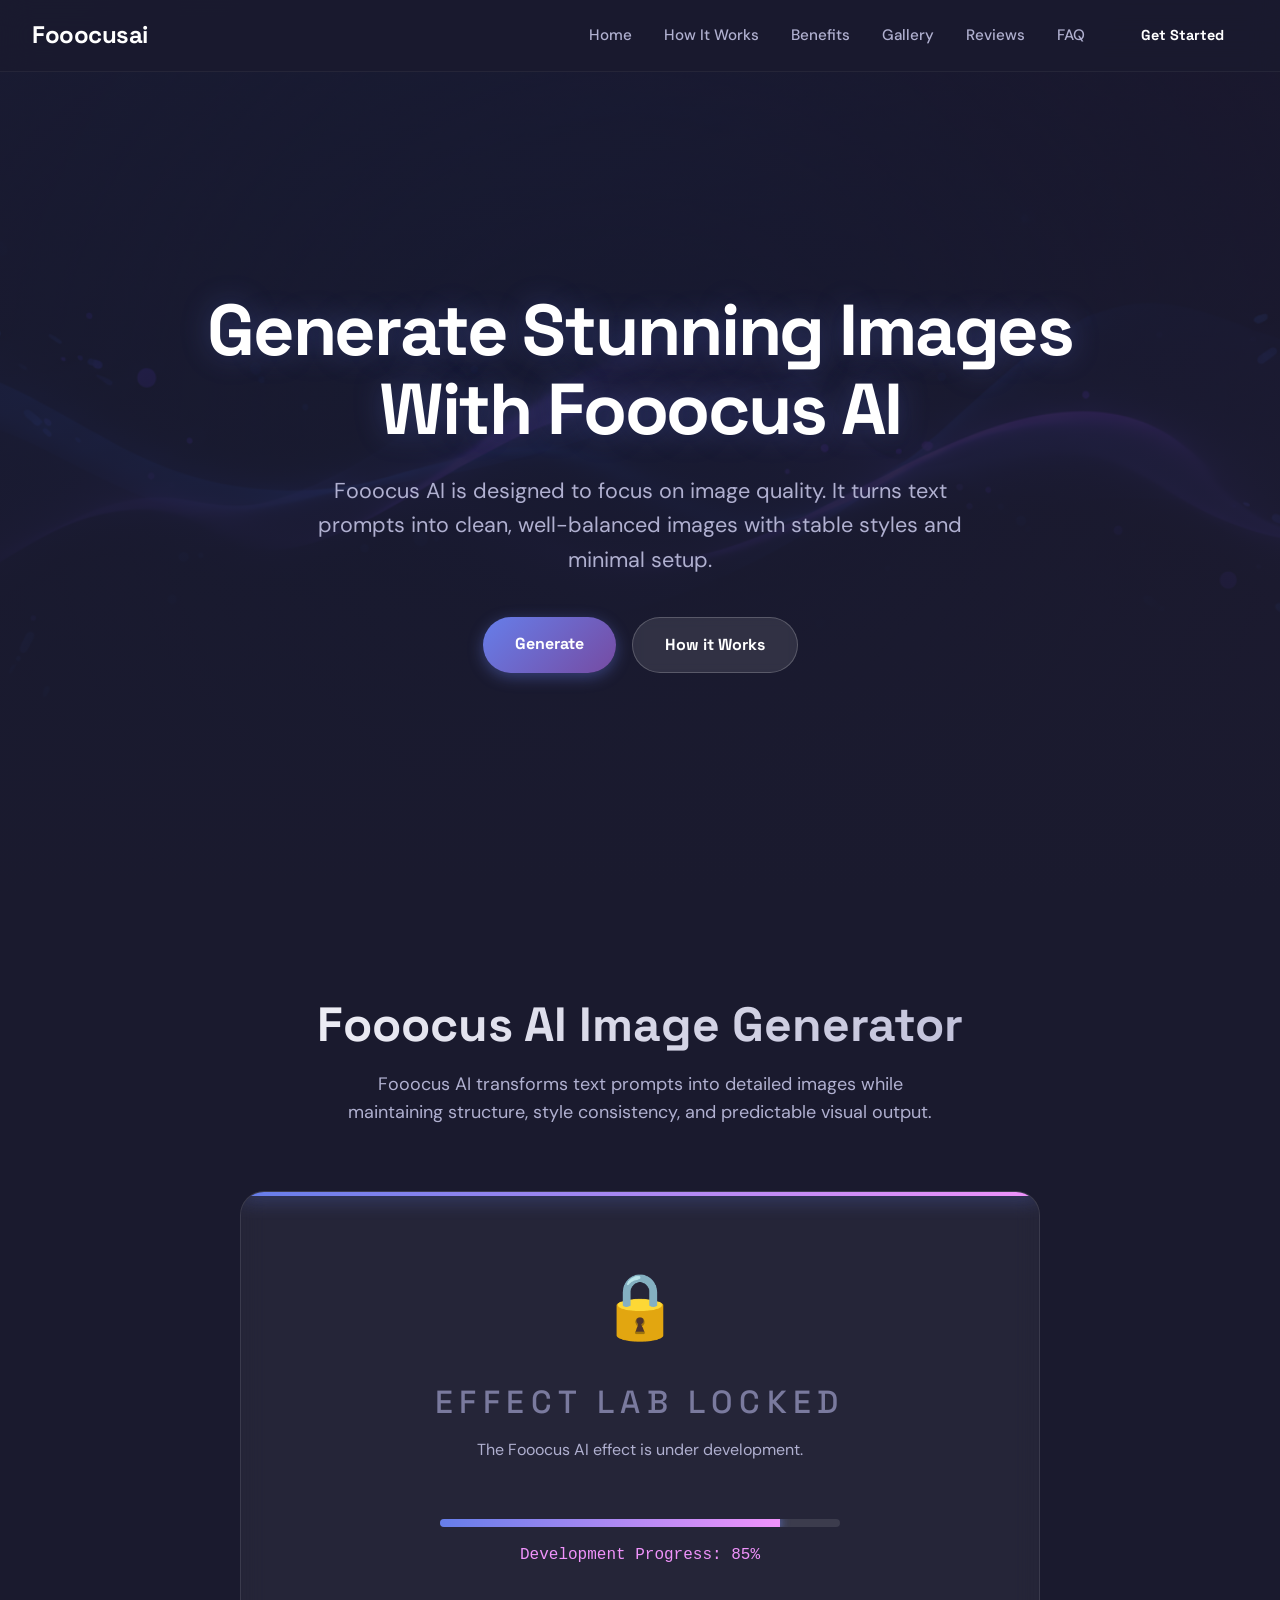
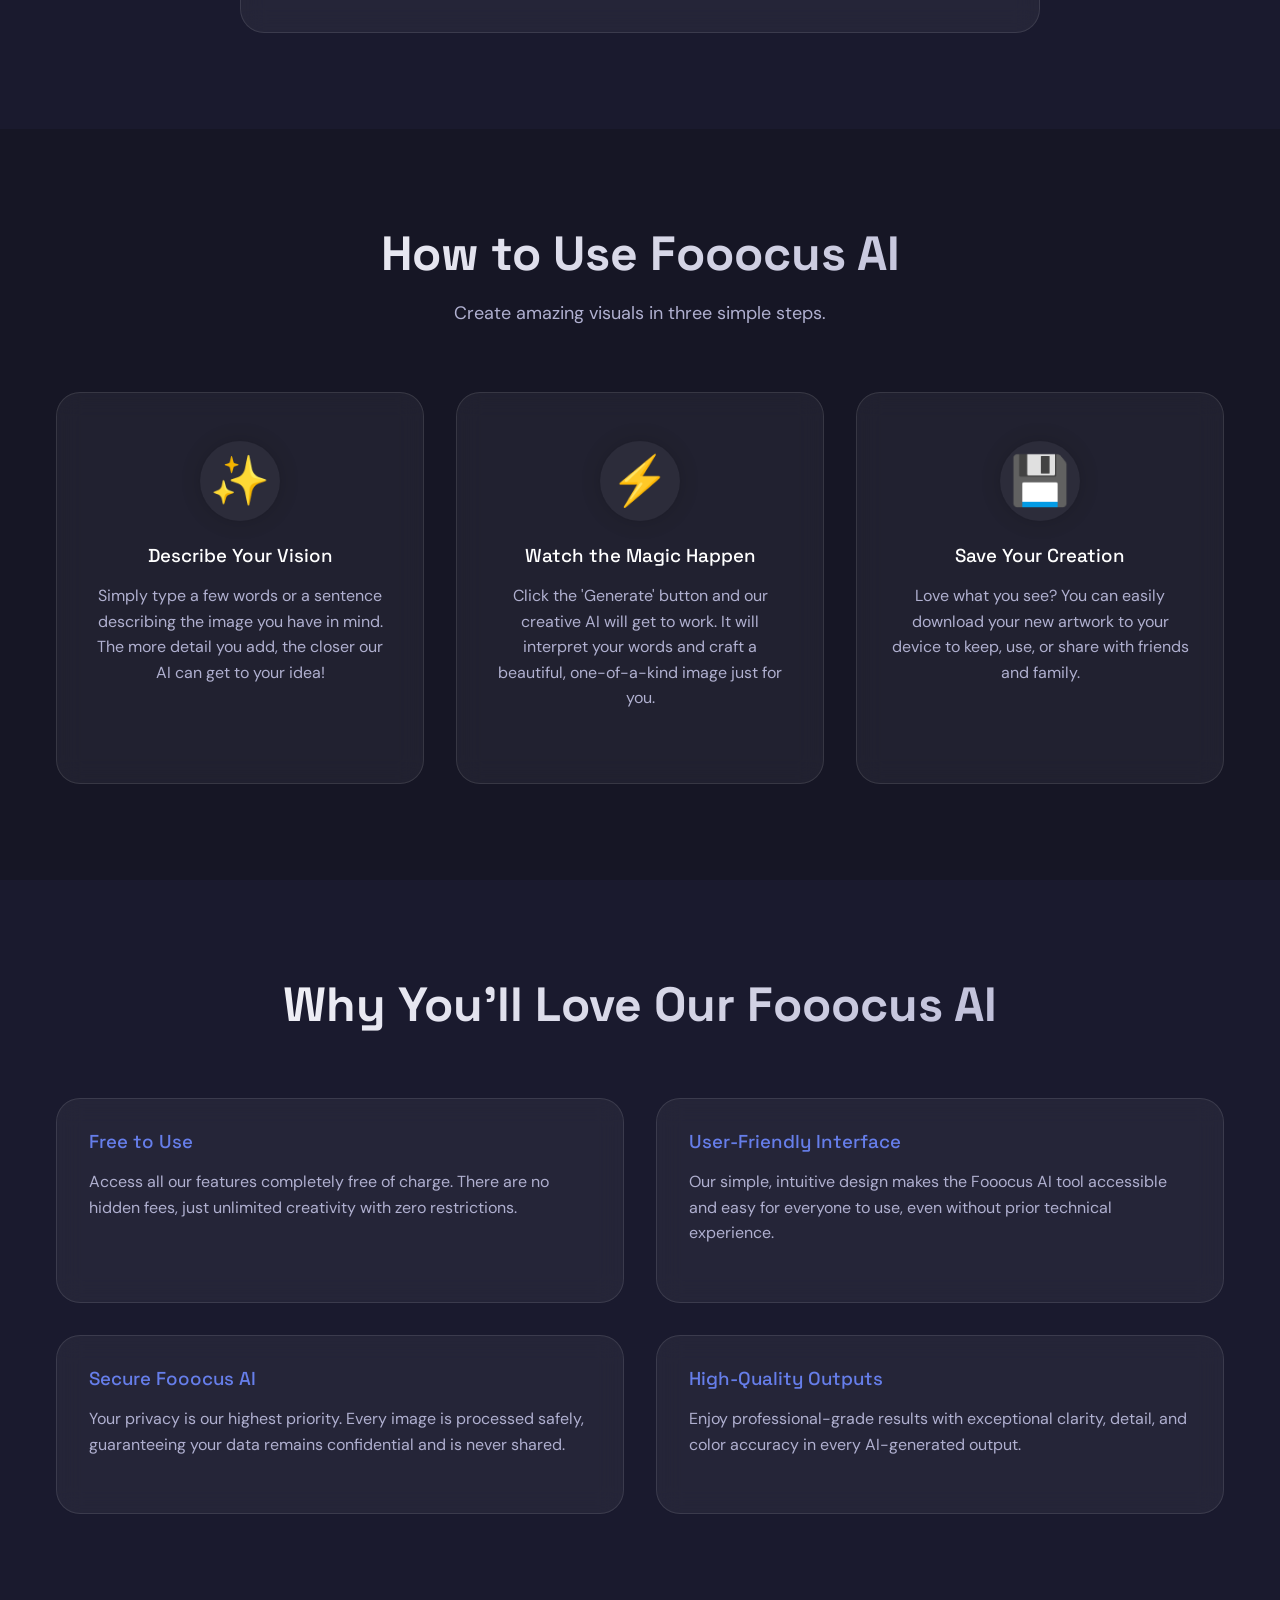
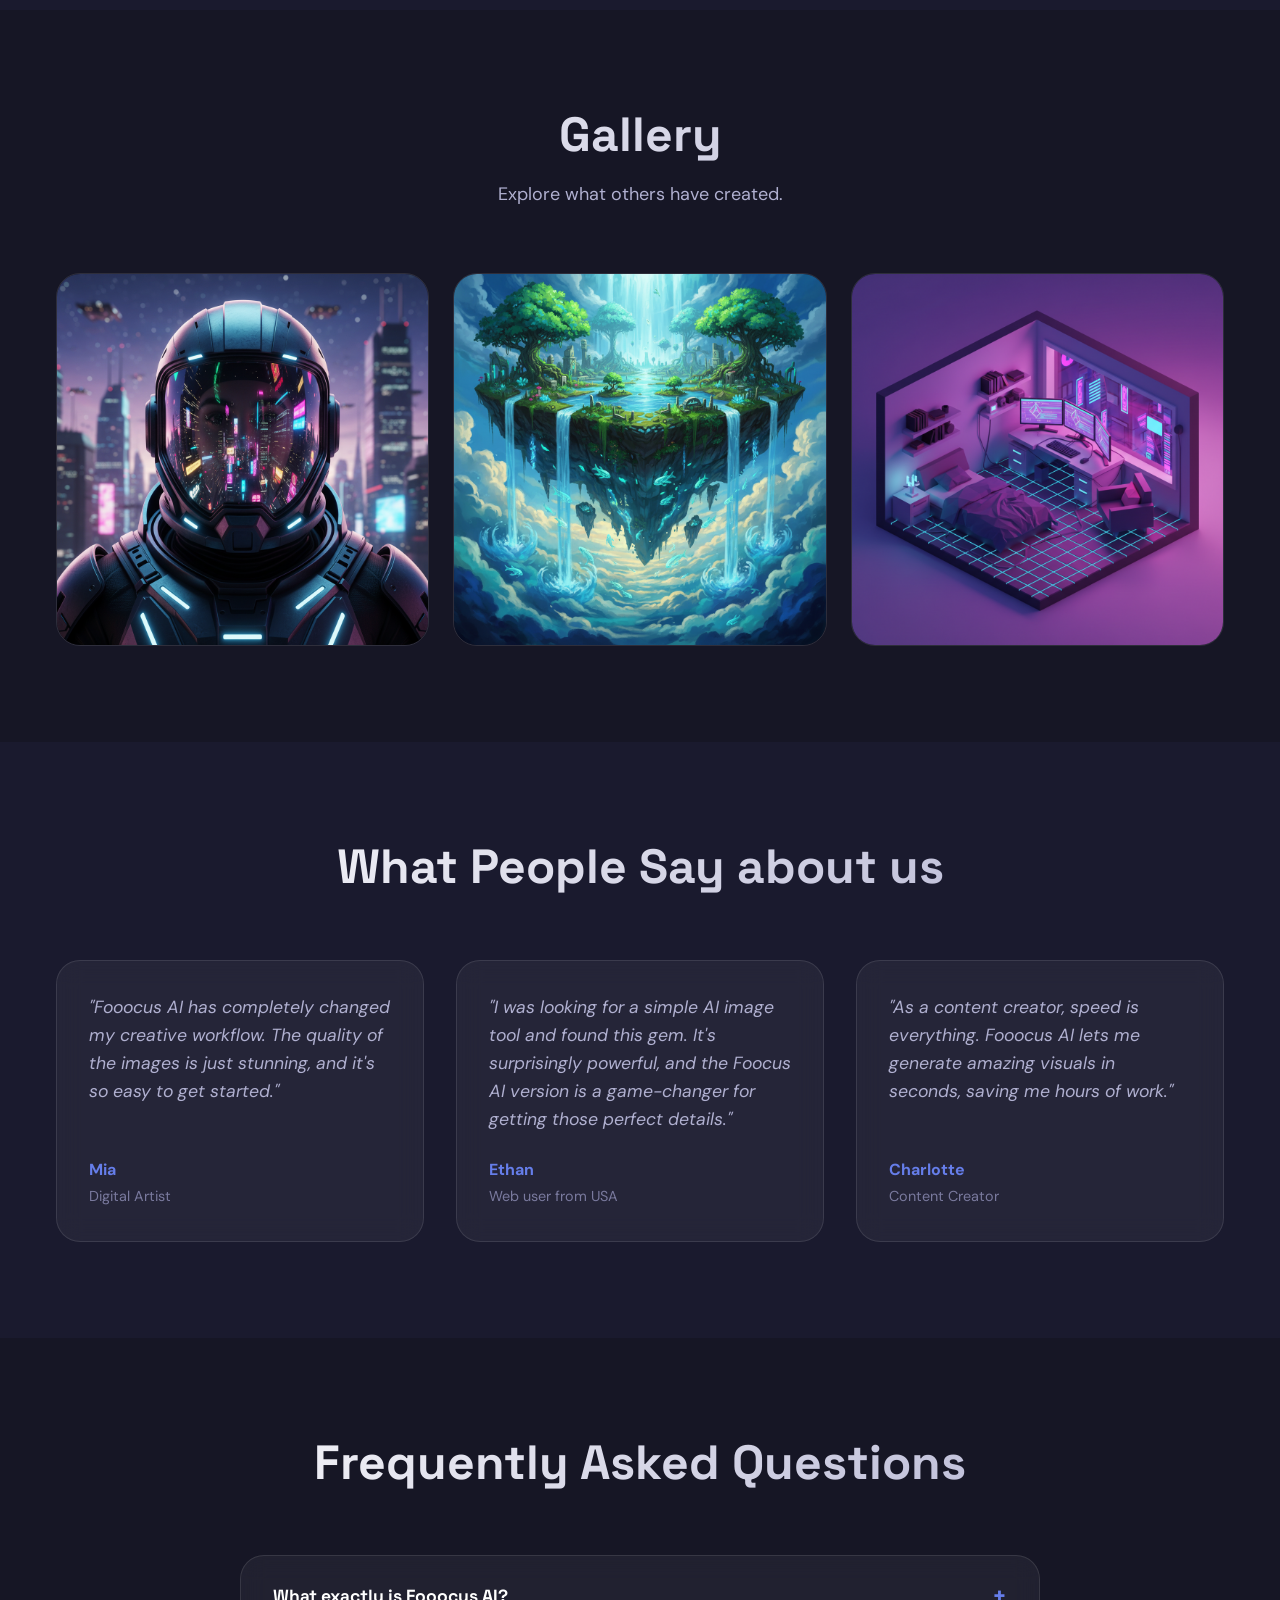
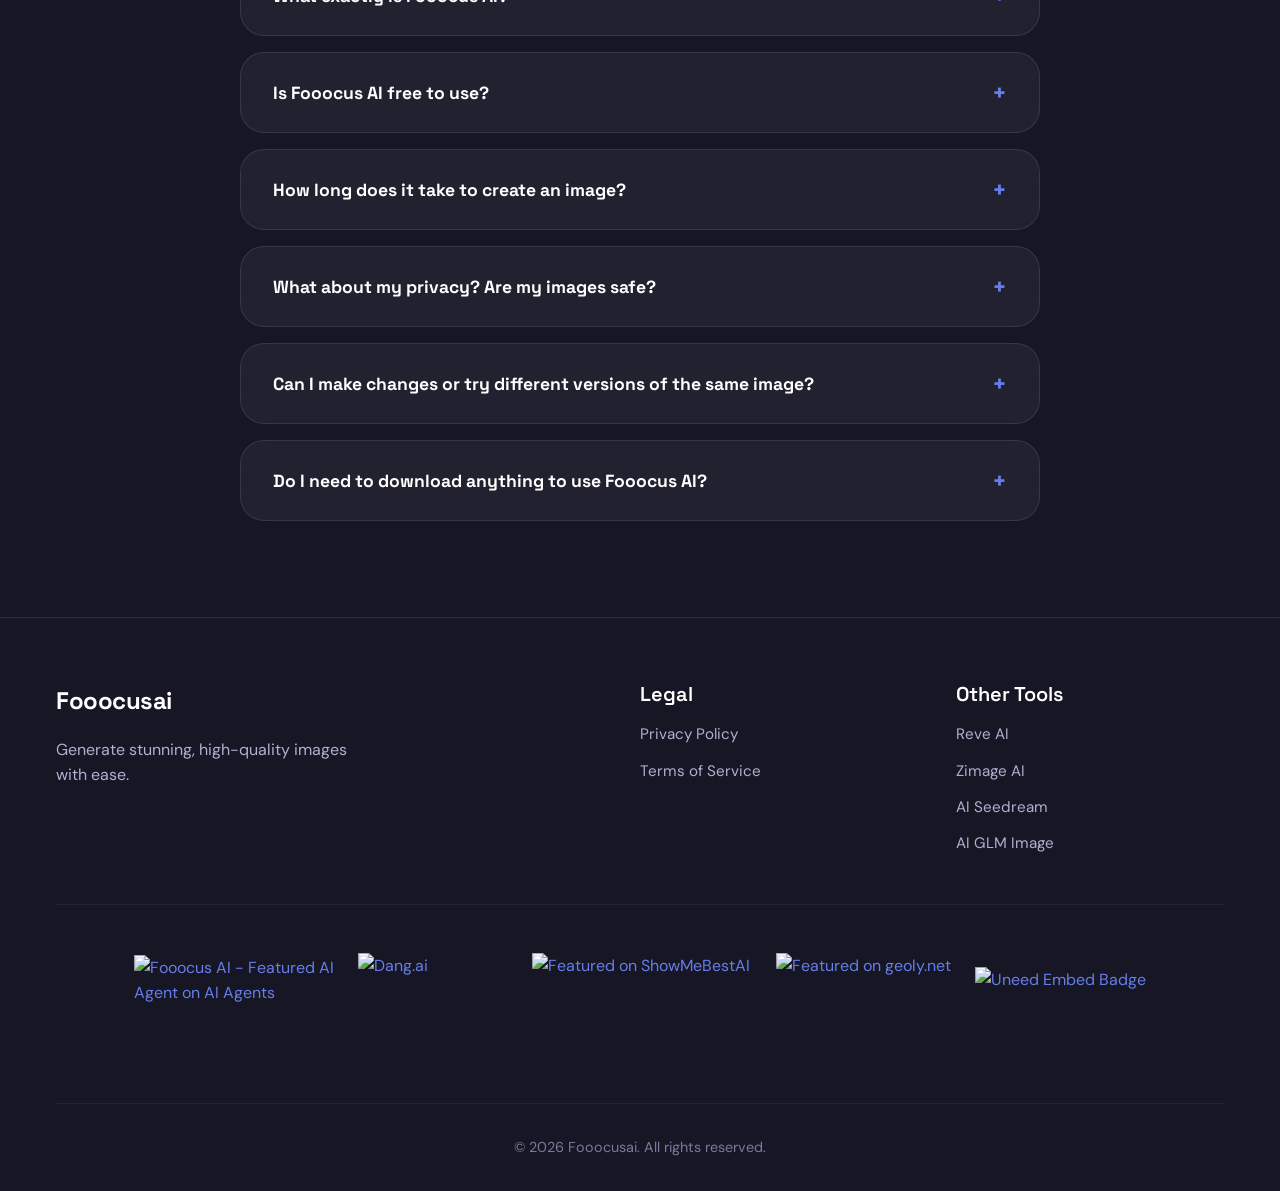
==== index.html @ 73f70069 "Merge branch 'main' of https://github.com/dix105/fooocusai-3" ====
<!DOCTYPE html>
<html lang="en">

<head>
    <meta charset="UTF-8">
    <meta name="viewport" content="width=device-width, initial-scale=1.0">
    <title>Fooocus AI : Free AI Text to Image Generator</title>
    <meta name="description"
        content="Generate images from text using Fooocus AI with easy setup, balanced styles, and predictable output quality.">
    <meta name="bestofai-verification" content="c6096979e328" />
    <link rel="canonical" href="https://www.fooocusai.online/">
    <!-- Fonts -->
    <link rel="preconnect" href="https://fonts.googleapis.com">
    <link rel="preconnect" href="https://fonts.gstatic.com" crossorigin>
    <link
        href="https://fonts.googleapis.com/css2?family=DM+Sans:wght@400;500;700&family=Space+Grotesk:wght@300;500;700&display=swap"
        rel="stylesheet">

    <!-- Styles -->
    <link rel="stylesheet" href="styles.css">

    <!-- Favicon -->
    <link rel="icon" type="image/png" href="favicon.png">
</head>

<body>

    <!-- Header -->
    <header>
        <div class="logo">Fooocusai</div>
        <button class="menu-toggle" aria-label="Toggle navigation">☰</button>
        <nav>
            <a href="#hero">Home</a>
            <a href="#how-to-use">How It Works</a>
            <a href="#why-use">Benefits</a>
            <a href="#gallery">Gallery</a>
            <a href="#testimonials">Reviews</a>
            <a href="#faq">FAQ</a>
            <!-- CTA inside nav for mobile layout -->
            <a href="#playground" class="btn btn-sm">Get Started</a>
        </nav>
    </header>

    <!-- Hero Section -->
    <section id="hero" class="hero">
        <!-- Layer 1: Background Image -->
        <div class="hero-bg-image">
            <img src="images/hero-bg.jpg" alt="Abstract deep ocean abyss with bioluminescent lights">
        </div>

        <!-- Layer 2: Animation Overlay (Gradient Mesh) -->
        <div class="hero-bg-animation"></div>

        <!-- Layer 3: Dark Overlay -->
        <div class="hero-overlay"></div>

        <!-- Layer 4: Content -->
        <div class="hero-content fade-in-up">
            <h1>Generate Stunning Images With Fooocus AI</h1>
            <p class="lead">Fooocus AI is designed to focus on image quality. It turns text prompts into clean,
                well-balanced images with stable styles and minimal setup.</p>
            <div class="hero-actions">
                <a href="#playground" class="btn btn-primary btn-pulse">Generate</a>
                <a href="#how-to-use" class="btn btn-secondary">How it Works</a>
            </div>
        </div>
    </section>

    <!-- Playground Section (LOCKED) -->
    <section id="playground" class="section">
        <div class="container">
            <div class="section-header fade-in-up">
                <h2>Fooocus AI Image Generator</h2>
                <p>Fooocus AI transforms text prompts into detailed images while maintaining structure, style
                    consistency, and predictable visual output.</p>
            </div>

            <div class="locked-playground glass-panel fade-in-up">
                <div class="lock-icon">🔒</div>
                <h3>EFFECT LAB LOCKED</h3>
                <p>The Fooocus AI effect is under development.</p>
                <div class="progress-container">
                    <div class="progress-bar"></div>
                </div>
                <span class="progress-text">Development Progress: 85%</span>
            </div>
        </div>
    </section>

    <!-- How It Works Section -->
    <section id="how-to-use" class="section">
        <div class="container">
            <div class="section-header fade-in-up">
                <h2>How to Use Fooocus AI</h2>
                <p>Create amazing visuals in three simple steps.</p>
            </div>

            <div class="steps-grid">
                <!-- Step 1 -->
                <div class="step-card glass-panel fade-in-up">
                    <div class="step-icon">✨</div>
                    <h3>Describe Your Vision</h3>
                    <p>Simply type a few words or a sentence describing the image you have in mind. The more detail you
                        add, the closer our AI can get to your idea!</p>
                </div>

                <!-- Step 2 -->
                <div class="step-card glass-panel fade-in-up" style="transition-delay: 0.1s;">
                    <div class="step-icon">⚡</div>
                    <h3>Watch the Magic Happen</h3>
                    <p>Click the 'Generate' button and our creative AI will get to work. It will interpret your words
                        and craft a beautiful, one-of-a-kind image just for you.</p>
                </div>

                <!-- Step 3 -->
                <div class="step-card glass-panel fade-in-up" style="transition-delay: 0.2s;">
                    <div class="step-icon">💾</div>
                    <h3>Save Your Creation</h3>
                    <p>Love what you see? You can easily download your new artwork to your device to keep, use, or share
                        with friends and family.</p>
                </div>
            </div>
        </div>
    </section>

    <!-- Why Use / Benefits Section -->
    <section id="why-use" class="section">
        <div class="container">
            <div class="section-header fade-in-up">
                <h2>Why You’ll Love Our Fooocus AI</h2>
            </div>

            <div class="features-grid grid-2">
                <div class="feature-card glass-panel fade-in-up">
                    <h3>Free to Use</h3>
                    <p>Access all our features completely free of charge. There are no hidden fees, just unlimited
                        creativity with zero restrictions.</p>
                </div>

                <div class="feature-card glass-panel fade-in-up" style="transition-delay: 0.1s;">
                    <h3>User-Friendly Interface</h3>
                    <p>Our simple, intuitive design makes the Fooocus AI tool accessible and easy for everyone to use,
                        even without prior technical experience.</p>
                </div>

                <div class="feature-card glass-panel fade-in-up" style="transition-delay: 0.2s;">
                    <h3>Secure Fooocus AI</h3>
                    <p>Your privacy is our highest priority. Every image is processed safely, guaranteeing your data
                        remains confidential and is never shared.</p>
                </div>

                <div class="feature-card glass-panel fade-in-up" style="transition-delay: 0.3s;">
                    <h3>High-Quality Outputs</h3>
                    <p>Enjoy professional-grade results with exceptional clarity, detail, and color accuracy in every
                        AI-generated output.</p>
                </div>
            </div>
        </div>
    </section>

    <!-- Gallery Section -->
    <section id="gallery" class="section">
        <div class="container">
            <div class="section-header fade-in-up">
                <h2>Gallery</h2>
                <p>Explore what others have created.</p>
            </div>

            <div class="gallery-grid">
                <div class="gallery-item fade-in-up">
                    <div class="gallery-image-wrapper">
                        <img src="images/gallery-result-1.jpg" alt="Cinematic portrait of a futuristic astronaut">
                        <div class="gallery-overlay">
                            <span>Futuristic Astronaut</span>
                        </div>
                    </div>
                </div>
                <div class="gallery-item fade-in-up" style="transition-delay: 0.1s;">
                    <div class="gallery-image-wrapper">
                        <img src="images/gallery-result-2.jpg" alt="Surreal floating island with waterfalls">
                        <div class="gallery-overlay">
                            <span>Floating Island</span>
                        </div>
                    </div>
                </div>
                <div class="gallery-item fade-in-up" style="transition-delay: 0.2s;">
                    <div class="gallery-image-wrapper">
                        <img src="images/gallery-result-3.jpg" alt="Isometric 3D render of a cozy cyberpunk room">
                        <div class="gallery-overlay">
                            <span>Cyberpunk Room</span>
                        </div>
                    </div>
                </div>
            </div>
        </div>
    </section>

    <!-- Testimonials Section -->
    <section id="testimonials" class="section">
        <div class="container">
            <div class="section-header fade-in-up">
                <h2>What People Say about us</h2>
            </div>

            <div class="testimonials-grid">
                <div class="testimonial-card glass-panel fade-in-up">
                    <p class="review-text">"Fooocus AI has completely changed my creative workflow. The quality of the
                        images is just stunning, and it's so easy to get started."</p>
                    <div class="reviewer-info">
                        <strong>Mia</strong>
                        <span>Digital Artist</span>
                    </div>
                </div>

                <div class="testimonial-card glass-panel fade-in-up" style="transition-delay: 0.1s;">
                    <p class="review-text">"I was looking for a simple AI image tool and found this gem. It's
                        surprisingly powerful, and the Foocus AI version is a game-changer for getting those perfect
                        details."</p>
                    <div class="reviewer-info">
                        <strong>Ethan</strong>
                        <span>Web user from USA</span>
                    </div>
                </div>

                <div class="testimonial-card glass-panel fade-in-up" style="transition-delay: 0.2s;">
                    <p class="review-text">"As a content creator, speed is everything. Fooocus AI lets me generate
                        amazing visuals in seconds, saving me hours of work."</p>
                    <div class="reviewer-info">
                        <strong>Charlotte</strong>
                        <span>Content Creator</span>
                    </div>
                </div>
            </div>
        </div>
    </section>

    <!-- FAQ Section -->
    <section id="faq" class="section">
        <div class="container">
            <div class="section-header fade-in-up">
                <h2>Frequently Asked Questions</h2>
            </div>

            <div class="faq-container">
                <div class="faq-item glass-panel fade-in-up">
                    <button class="faq-question">What exactly is Fooocus AI?</button>
                    <div class="faq-answer">
                        <p>Fooocus AI is an tool that helps you create best-looking images using AI. You can type a
                            short description to create a new image or apply the Fooocus style to your photo to give it
                            a clean, artistic look.</p>
                    </div>
                </div>

                <div class="faq-item glass-panel fade-in-up">
                    <button class="faq-question">Is Fooocus AI free to use?</button>
                    <div class="faq-answer">
                        <p>Yes, you can use Fooocus AI for free. We offer free access so you can try the image effect
                            and create images without paying. Extra features may be added later, but a free option is
                            always available.</p>
                    </div>
                </div>

                <div class="faq-item glass-panel fade-in-up">
                    <button class="faq-question">How long does it take to create an image?</button>
                    <div class="faq-answer">
                        <p>It usually takes only a few seconds. Sometimes it may take a little longer if many people are
                            using it, but most images are ready very quickly.</p>
                    </div>
                </div>

                <div class="faq-item glass-panel fade-in-up">
                    <button class="faq-question">What about my privacy? Are my images safe?</button>
                    <div class="faq-answer">
                        <p>Yes, your images are safe. Your photos are used only to create your image effect and are not
                            shared with anyone. They are stored for a short time and then removed.</p>
                    </div>
                </div>

                <div class="faq-item glass-panel fade-in-up">
                    <button class="faq-question">Can I make changes or try different versions of the same
                        image?</button>
                    <div class="faq-answer">
                        <p>Yes, you can easily try again or change your text to get a new version. This helps you
                            explore different looks without starting over.</p>
                    </div>
                </div>

                <div class="faq-item glass-panel fade-in-up">
                    <button class="faq-question">Do I need to download anything to use Fooocus AI?</button>
                    <div class="faq-answer">
                        <p>No download is needed. Fooocus AI works directly in your web browser. Just open the page,
                            upload a photo or type a prompt, and start creating.</p>
                    </div>
                </div>
            </div>
        </div>
    </section>

    <!-- Footer -->
    <footer>
        <div class="container">
            <!-- Main Footer Content -->
            <div class="footer-content">
                <div class="footer-brand">
                    <div class="logo">Fooocusai</div>
                    <p>Generate stunning, high-quality images with ease.</p>
                </div>
                
                <!-- Legal Column -->
                <div class="footer-column">
                    <h3>Legal</h3>
                    <div class="footer-links">
                        <a href="privacy.html">Privacy Policy</a>
                        <a href="terms.html">Terms of Service</a>
                    </div>
                </div>

                <!-- Other Tools Column -->
                <div class="footer-column">
                    <h3>Other Tools</h3>
                    <div class="footer-links">
                        <a href="https://www.reve-ai.online/" target="_blank" rel="noopener noreferrer">Reve AI</a>
                        <a href="https://www.zimage-ai.online/" target="_blank" rel="noopener noreferrer">Zimage AI</a>
                        <a href="https://www.ai-seedream.com/" target="_blank" rel="noopener noreferrer">AI Seedream</a>
                        <a href="https://www.aiglmimage.com/" target="_blank" rel="noopener noreferrer">AI GLM Image</a>
                    </div>
                </div>
            </div>

            <!-- Badge Logos Section -->
            <div class="footer-badge">
                <a href="https://aiagentsdirectory.com/agent/fooocus-ai?utm_source=badge&utm_medium=referral&utm_campaign=free_listing&utm_content=fooocus-ai"
                    target="_blank" rel="noopener noreferrer">
                    <img src="https://aiagentsdirectory.com/featured-badge.svg?v=2024"
                        alt="Fooocus AI - Featured AI Agent on AI Agents Directory" width="200" height="50" />
                </a>
                <a href="https://dang.ai/" target="_blank" rel="noopener noreferrer">
                    <img src="https://cdn.prod.website-files.com/63d8afd87da01fb58ea3fbcb/6487e2868c6c8f93b4828827_dang-badge.png"
                        alt="Dang.ai" style="width: 150px; height: 54px;" width="150" height="54" />
                </a>
                <a href="https://showmebest.ai" target="_blank" rel="noopener noreferrer">
                    <img src="https://showmebest.ai/badge/feature-badge-white.webp" alt="Featured on ShowMeBestAI"
                        width="220" height="60">
                </a>
                <a href="https://geoly.net/item/chromastudio" target="_blank" rel="noopener noreferrer">
                    <img src="https://geoly.net/badge-light.svg" alt="Featured on geoly.net"
                        style="height: 54px; width: auto;" />
                </a>
                <a href="https://www.uneed.best/tool/ai-motion-control" target="_blank" rel="noopener noreferrer">
                    <img src="https://www.uneed.best/EMBED3.png" alt="Uneed Embed Badge" />
                </a>
            </div>

            <div class="footer-copyright">
                &copy; 2026 Fooocusai. All rights reserved.
            </div>
        </div>
    </footer>

    <!-- Modals -->
    <div id="privacy-modal" class="modal hidden">
        <div class="modal-content glass-panel">
            <button class="modal-close" data-modal-close="privacy-modal">&times;</button>
            <div class="modal-body">
                <h2>Privacy Policy</h2>
                <p><strong>Last Updated:</strong> 2026</p>

                <h4>1. Data Collection</h4>
                <p>We collect only the minimum data necessary:</p>
                <ul>
                    <li>Images you upload for processing (temporarily stored)</li>
                    <li>Basic usage analytics (non-personal)</li>
                    <li>Browser type and device information</li>
                </ul>

                <h4>2. Image Processing</h4>
                <p>Your uploaded images are:</p>
                <ul>
                    <li>Processed securely on our servers</li>
                    <li>Automatically deleted within 24 hours</li>
                    <li>Never shared with third parties</li>
                    <li>Not used for AI training without consent</li>
                </ul>

                <h4>3. Data Security</h4>
                <p>All data transmission is encrypted using SSL/TLS protocols.</p>

                <h4>4. Cookies</h4>
                <p>We use essential cookies only for site functionality.</p>

                <h4>5. Your Rights</h4>
                <p>You have the right to request deletion of any stored data.</p>
            </div>
        </div>
    </div>

    <div id="terms-modal" class="modal hidden">
        <div class="modal-content glass-panel">
            <button class="modal-close" data-modal-close="terms-modal">&times;</button>
            <div class="modal-body">
                <h2>Terms of Service</h2>
                <p><strong>Last Updated:</strong> 2026</p>

                <h4>1. Acceptance of Terms</h4>
                <p>By using this service, you agree to these Terms.</p>

                <h4>2. Service Description</h4>
                <p>This service provides AI-powered image transformation. Provided "as-is" without warranties.</p>

                <h4>3. Acceptable Use</h4>
                <p>You agree NOT to upload:</p>
                <ul>
                    <li>Illegal or unlawful content</li>
                    <li>Explicit, pornographic, or obscene material</li>
                    <li>Content depicting violence or harm</li>
                    <li>Images you do not have rights to use</li>
                </ul>

                <h4>4. Intellectual Property</h4>
                <p>You retain full ownership of your original images. Generated effects are royalty-free for personal
                    and commercial use.</p>

                <h4>5. Limitation of Liability</h4>
                <p>We are not liable for any damages arising from the use of this service.</p>

                <h4>6. Modifications</h4>
                <p>We may update these terms at any time. Continued use constitutes acceptance.</p>
            </div>
        </div>
    </div>

    <script src="script.js"></script>
</body>

</html>
---- styles.css ----
/* =========================================
   VARIABLES & THEME CONFIG
   ========================================= */
:root {
  /* Color Palette - Bioluminescent Glassflow */
  --primary: #667eea;
  --primary-rgb: 102, 126, 234;
  --secondary: #764ba2;
  --secondary-rgb: 118, 75, 162;
  --accent: #f093fb;
  --accent-rgb: 240, 147, 251;

  --background: #1a1a2e;
  --background-alt: #161625;

  --surface: rgba(255, 255, 255, 0.05);
  --border: rgba(255, 255, 255, 0.1);

  --text: #ffffff;
  --text-secondary: #b0b0d0;
  --text-muted: #7a7a9e;

  /* Spacing */
  --space-sm: 0.5rem;
  --space-md: 1rem;
  --space-lg: 2rem;
  --space-xl: 4rem;

  /* Radius */
  --radius-lg: 1.5rem; /* 2xl look */
  --radius-sm: 0.5rem;

  /* Transitions */
  --transition: all 0.3s ease;
}

/* =========================================
   RESET & BASE STYLES
   ========================================= */
*,
*::before,
*::after {
  box-sizing: border-box;
  margin: 0;
  padding: 0;
}

html {
  font-size: 16px;
  scroll-behavior: smooth;
  overflow-x: hidden;
  width: 100%;
}

body {
  font-family: "DM Sans", sans-serif;
  background-color: var(--background);
  color: var(--text);
  line-height: 1.6;
  overflow-x: hidden;
  width: 100%;
}

h1,
h2,
h3,
h4,
h5,
h6 {
  font-family: "Space Grotesk", sans-serif;
  line-height: 1.2;
  margin-bottom: 1rem;
  color: var(--text);
  word-break: break-word;
}

h1 {
  font-weight: 700;
}
h2 {
  font-weight: 700;
}
h3 {
  font-weight: 500;
}

p {
  margin-bottom: 1.5rem;
  color: var(--text-secondary);
}

a {
  text-decoration: none;
  color: var(--primary);
  transition: var(--transition);
}

img {
  max-width: 100%;
  height: auto;
  display: block;
}

ul {
  list-style: none;
}

/* =========================================
   SECTION STYLING - MANDATORY
   ========================================= */
section,
.section,
#playground,
#how-to-use,
#gallery,
#testimonials,
#faq {
  padding: 6rem 1.5rem;
  position: relative;
  overflow: hidden;
}

section:nth-child(odd) {
  background-color: var(--background);
}

section:nth-child(even) {
  background-color: var(--background-alt);
}

.container {
  width: 100%;
  max-width: 1200px;
  margin: 0 auto;
  padding: 0 1rem;
}

.section-header {
  text-align: center;
  margin-bottom: 4rem;
}

.section-header h2 {
  font-size: clamp(2rem, 5vw, 3rem);
  background: linear-gradient(135deg, #fff, var(--text-secondary));
  -webkit-background-clip: text;
  -webkit-text-fill-color: transparent;
}

.section-header p {
  max-width: 600px;
  margin: 0 auto;
  font-size: 1.125rem;
}

/* =========================================
   COMPONENTS
   ========================================= */
/* Buttons */
.btn {
  display: inline-block;
  padding: 0.875rem 2rem;
  border-radius: 50px;
  font-weight: 700;
  text-align: center;
  cursor: pointer;
  border: none;
  transition: var(--transition);
  font-family: "Space Grotesk", sans-serif;
}

.btn-primary {
  background: linear-gradient(135deg, var(--primary), var(--secondary));
  color: #fff !important;
  box-shadow: 0 4px 15px rgba(var(--primary-rgb), 0.4);
}

.btn-primary:hover {
  transform: translateY(-2px);
  box-shadow: 0 8px 25px rgba(var(--primary-rgb), 0.6);
}

.btn-secondary {
  background: rgba(255, 255, 255, 0.1);
  color: #fff !important;
  backdrop-filter: blur(5px);
  border: 1px solid rgba(255, 255, 255, 0.2);
}

.btn-secondary:hover {
  background: rgba(255, 255, 255, 0.2);
  transform: translateY(-2px);
}

.btn-sm {
  padding: 0.5rem 1.5rem;
  font-size: 0.9rem;
}

.btn-pulse {
  animation: pulse 2s infinite;
}

@keyframes pulse {
  0% {
    box-shadow: 0 0 0 0 rgba(var(--primary-rgb), 0.4);
  }
  70% {
    box-shadow: 0 0 0 10px rgba(var(--primary-rgb), 0);
  }
  100% {
    box-shadow: 0 0 0 0 rgba(var(--primary-rgb), 0);
  }
}

/* Glass Panels / Cards */
.glass-panel,
.card,
.step-card,
.feature-card,
.testimonial-card,
.faq-item,
.modal-content {
  background: var(--surface);
  backdrop-filter: blur(12px);
  -webkit-backdrop-filter: blur(12px);
  border: 1px solid var(--border);
  border-radius: var(--radius-lg);
  padding: 2rem;
  transition: var(--transition);
}

.glass-panel:hover {
  border-color: rgba(255, 255, 255, 0.3);
  box-shadow: 0 10px 40px rgba(0, 0, 0, 0.2);
  transform: translateY(-5px);
}

/* =========================================
   HEADER & NAV
   ========================================= */
header {
  position: fixed;
  top: 0;
  left: 0;
  right: 0;
  z-index: 1000;
  padding: 1rem 2rem;
  background: rgba(26, 26, 46, 0.85);
  backdrop-filter: blur(15px);
  -webkit-backdrop-filter: blur(15px);
  border-bottom: 1px solid rgba(255, 255, 255, 0.05);
  display: flex;
  justify-content: space-between;
  align-items: center;
}

.logo {
  font-family: "Space Grotesk", sans-serif;
  font-size: 1.5rem;
  font-weight: 700;
  color: var(--text);
  letter-spacing: -0.02em;
}

nav {
  display: flex;
  gap: 2rem;
  align-items: center;
}

nav a {
  font-size: 0.95rem;
  font-weight: 500;
  color: var(--text-secondary);
}

nav a:hover,
nav a.active {
  color: var(--text);
}

nav .btn {
  color: #fff !important;
}

.menu-toggle {
  display: none;
  background: none;
  border: none;
  color: var(--text);
  font-size: 1.5rem;
  cursor: pointer;
}

/* =========================================
   HERO SECTION
   ========================================= */
.hero {
  min-height: 100vh;
  min-height: 100dvh;
  display: flex;
  align-items: center;
  justify-content: center;
  text-align: center;
  padding: 8rem 1rem 4rem;
}

.hero-bg-image {
  position: absolute;
  inset: 0;
  z-index: 0;
}

.hero-bg-image img {
  width: 100%;
  height: 100%;
  object-fit: cover;
}

.hero-bg-animation {
  position: absolute;
  inset: -50%;
  width: 200%;
  height: 200%;
  z-index: 1;
  pointer-events: none;
  background:
    radial-gradient(at 0% 0%, var(--primary) 0px, transparent 50%),
    radial-gradient(at 100% 0%, var(--secondary) 0px, transparent 50%),
    radial-gradient(at 100% 100%, var(--accent) 0px, transparent 50%),
    radial-gradient(at 0% 100%, var(--primary) 0px, transparent 50%);
  filter: blur(80px);
  opacity: 0.4;
  animation: meshMove 20s infinite alternate;
}

@keyframes meshMove {
  0% {
    transform: rotate(0deg) scale(1);
  }
  100% {
    transform: rotate(10deg) scale(1.1);
  }
}

.hero-overlay {
  position: absolute;
  inset: 0;
  z-index: 2;
  background: linear-gradient(
    to bottom,
    rgba(26, 26, 46, 0.7),
    var(--background)
  );
}

.hero-content {
  position: relative;
  z-index: 3;
  max-width: 900px;
}

.hero h1 {
  font-size: clamp(2.5rem, 6vw, 4.5rem);
  margin-bottom: 1.5rem;
  line-height: 1.1;
  letter-spacing: -0.03em;
  text-shadow: 0 0 30px rgba(102, 126, 234, 0.3);
}

.hero .lead {
  font-size: clamp(1.1rem, 2vw, 1.35rem);
  margin-bottom: 2.5rem;
  color: var(--text-secondary);
  max-width: 700px;
  margin-left: auto;
  margin-right: auto;
}

.hero-actions {
  display: flex;
  gap: 1rem;
  justify-content: center;
  flex-wrap: wrap;
}

/* =========================================
   PLAYGROUND (LOCKED)
   ========================================= */
.locked-playground {
  max-width: 800px;
  margin: 0 auto;
  text-align: center;
  padding: 4rem 2rem;
  display: flex;
  flex-direction: column;
  align-items: center;
  justify-content: center;
  border: 1px solid var(--border);
  position: relative;
  overflow: hidden;
}

.locked-playground::before {
  content: "";
  position: absolute;
  top: 0;
  left: 0;
  right: 0;
  height: 4px;
  background: linear-gradient(90deg, var(--primary), var(--accent));
  box-shadow: 0 0 20px var(--primary);
}

.lock-icon {
  font-size: 4rem;
  margin-bottom: 1.5rem;
  animation: float 6s ease-in-out infinite;
}

.locked-playground h3 {
  font-size: 2rem;
  margin-bottom: 1rem;
  letter-spacing: 0.2em;
  color: var(--text-muted);
}

.progress-container {
  width: 100%;
  max-width: 400px;
  height: 8px;
  background: rgba(255, 255, 255, 0.1);
  border-radius: 4px;
  margin: 2rem 0 1rem;
  overflow: hidden;
}

.progress-bar {
  width: 85%;
  height: 100%;
  background: linear-gradient(90deg, var(--primary), var(--accent));
  box-shadow: 0 0 10px var(--primary);
}

.progress-text {
  font-family: monospace;
  color: var(--accent);
}

@keyframes float {
  0%,
  100% {
    transform: translateY(0);
  }
  50% {
    transform: translateY(-10px);
  }
}

/* =========================================
   HOW IT WORKS
   ========================================= */
.steps-grid {
  display: grid;
  grid-template-columns: repeat(3, 1fr);
  gap: 2rem;
}

.step-card {
  text-align: center;
  position: relative;
  padding: 3rem 2rem;
}

.step-icon {
  font-size: 3rem;
  margin-bottom: 1.5rem;
  background: rgba(255, 255, 255, 0.05);
  width: 80px;
  height: 80px;
  line-height: 80px;
  border-radius: 50%;
  margin-left: auto;
  margin-right: auto;
  box-shadow: 0 0 20px rgba(0, 0, 0, 0.2);
}

/* =========================================
   FEATURES / BENEFITS
   ========================================= */
.features-grid {
  display: grid;
  grid-template-columns: repeat(2, 1fr);
  gap: 2rem;
}

.feature-card h3 {
  color: var(--primary);
  margin-bottom: 1rem;
}

/* =========================================
   GALLERY
   ========================================= */
.gallery-grid {
  display: grid;
  grid-template-columns: repeat(3, 1fr);
  gap: 1.5rem;
}

.gallery-item {
  aspect-ratio: 1;
  border-radius: var(--radius-lg);
  overflow: hidden;
  position: relative;
  border: 1px solid var(--border);
}

.gallery-image-wrapper {
  width: 100%;
  height: 100%;
  position: relative;
}

.gallery-image-wrapper img {
  width: 100%;
  height: 100%;
  object-fit: cover;
  transition: transform 0.5s ease;
}

.gallery-item:hover img {
  transform: scale(1.1);
}

.gallery-overlay {
  position: absolute;
  inset: 0;
  background: rgba(0, 0, 0, 0.6);
  display: flex;
  align-items: center;
  justify-content: center;
  opacity: 0;
  transition: opacity 0.3s ease;
}

.gallery-item:hover .gallery-overlay {
  opacity: 1;
}

.gallery-overlay span {
  color: #fff;
  font-weight: 700;
  font-family: "Space Grotesk", sans-serif;
  transform: translateY(20px);
  transition: transform 0.3s ease;
}

.gallery-item:hover .gallery-overlay span {
  transform: translateY(0);
}

/* =========================================
   TESTIMONIALS
   ========================================= */
.testimonials-grid {
  display: grid;
  grid-template-columns: repeat(3, 1fr);
  gap: 2rem;
}

.testimonial-card {
  display: flex;
  flex-direction: column;
  justify-content: space-between;
  height: 100%;
}

.review-text {
  font-style: italic;
  margin-bottom: 1.5rem;
  font-size: 1.1rem;
}

.reviewer-info strong {
  display: block;
  color: var(--primary);
}

.reviewer-info span {
  font-size: 0.9rem;
  color: var(--text-muted);
}

/* =========================================
   FAQ
   ========================================= */
.faq-container {
  max-width: 800px;
  margin: 0 auto;
  display: flex;
  flex-direction: column;
  gap: 1rem;
}

.faq-item {
  padding: 0; /* Reset default padding for button area */
  overflow: hidden;
}

.faq-question {
  width: 100%;
  padding: 1.5rem 2rem;
  text-align: left;
  background: none;
  border: none;
  color: var(--text);
  font-weight: 700;
  font-family: "Space Grotesk", sans-serif;
  font-size: 1.1rem;
  cursor: pointer;
  display: flex;
  justify-content: space-between;
  align-items: center;
}

.faq-question::after {
  content: "+";
  font-size: 1.5rem;
  transition: transform 0.3s ease;
  color: var(--primary);
}

.faq-question.active::after {
  transform: rotate(45deg);
}

.faq-answer {
  max-height: 0;
  overflow: hidden;
  transition: max-height 0.3s ease;
  background: rgba(0, 0, 0, 0.2);
}

.faq-answer p {
  padding: 1.5rem 2rem;
  margin: 0;
  color: var(--text-secondary);
}

/* =========================================
   OTHER TOOLS SECTION (Standalone)
   ========================================= */
.footer-other-tools {
  text-align: center;
  padding: 4rem 1.5rem;
  background: linear-gradient(
    135deg,
    rgba(102, 126, 234, 0.03) 0%,
    rgba(118, 75, 162, 0.03) 100%
  );
  border-top: 1px solid var(--border);
  border-bottom: 1px solid var(--border);
}

.footer-other-tools h3 {
  font-size: 2rem;
  margin-bottom: 2rem;
  color: var(--text);
  font-weight: 700;
}

.other-tools-links {
  display: flex;
  flex-wrap: wrap;
  gap: 1.5rem;
  align-items: center;
  justify-content: center;
  max-width: 800px;
  margin: 0 auto;
}

.other-tools-links a {
  color: var(--text);
  font-size: 1.1rem;
  font-weight: 500;
  padding: 1rem 2rem;
  border-radius: var(--radius-lg);
  background: var(--surface);
  border: 1px solid var(--border);
  transition: all 0.3s ease;
  position: relative;
  overflow: hidden;
  backdrop-filter: blur(10px);
}

.other-tools-links a::before {
  content: "";
  position: absolute;
  top: 0;
  left: -100%;
  width: 100%;
  height: 100%;
  background: linear-gradient(
    90deg,
    transparent,
    rgba(102, 126, 234, 0.2),
    transparent
  );
  transition: left 0.5s ease;
}

.other-tools-links a:hover::before {
  left: 100%;
}

.other-tools-links a:hover {
  color: var(--primary);
  background: rgba(102, 126, 234, 0.15);
  border-color: var(--primary);
  transform: translateY(-5px) scale(1.05);
  box-shadow: 0 10px 30px rgba(102, 126, 234, 0.3);
}

/* =========================================
   FOOTER
   ========================================= */
footer {
  background: var(--background-alt);
  border-top: 1px solid var(--border);
  padding: 4rem 0 2rem;
}

.footer-content {
  display: grid;
  grid-template-columns: 2fr 1fr 1fr;
  gap: 3rem;
  margin-bottom: 3rem;
  padding-bottom: 3rem;
  border-bottom: 1px solid rgba(255, 255, 255, 0.05);
}

.footer-brand p {
  margin-top: 1rem;
  max-width: 300px;
  color: var(--text-secondary);
}

.footer-column h3 {
  font-size: 1.25rem;
  margin-bottom: 1rem;
  color: var(--text);
  font-weight: 600;
}

.footer-links {
  display: flex;
  flex-direction: column;
  gap: 0.75rem;
}

.footer-links a {
  color: var(--text-secondary);
  font-size: 0.95rem;
  transition: all 0.3s ease;
}

.footer-links a:hover {
  color: var(--primary);
  padding-left: 0.5rem;
}

.footer-badge {
  display: flex;
  flex-wrap: wrap;
  gap: 1.5rem;
  align-items: center;
  justify-content: center;
  padding-bottom: 3rem;
  margin-bottom: 3rem;
}

.footer-badge a {
  display: inline-flex;
  align-items: center;
  transition:
    transform 0.3s ease,
    opacity 0.3s ease;
}

.footer-badge a:hover {
  transform: translateY(-3px);
  opacity: 0.8;
}

.footer-badge img {
  display: block;
  height: auto;
  max-height: 54px;
}

.footer-copyright {
  text-align: center;
  padding-top: 2rem;
  border-top: 1px solid rgba(255, 255, 255, 0.05);
  color: var(--text-muted);
  font-size: 0.9rem;
}

/* =========================================
   MODALS
   ========================================= */
.modal {
  position: fixed;
  inset: 0;
  z-index: 2000;
  background: rgba(0, 0, 0, 0.8);
  backdrop-filter: blur(5px);
  display: flex;
  align-items: center;
  justify-content: center;
  padding: 1rem;
  opacity: 0;
  pointer-events: none;
  transition: opacity 0.3s ease;
}

.modal.active {
  opacity: 1;
  pointer-events: auto;
}

.modal-content {
  width: 100%;
  max-width: 600px;
  max-height: 80vh;
  overflow-y: auto;
  position: relative;
  background: #1a1a2e; /* Solid fallback */
  background: linear-gradient(
    135deg,
    rgba(26, 26, 46, 0.95),
    rgba(22, 22, 37, 0.95)
  );
  border: 1px solid var(--primary);
  box-shadow: 0 25px 50px -12px rgba(0, 0, 0, 0.5);
}

.modal-close {
  position: absolute;
  top: 1rem;
  right: 1.5rem;
  background: none;
  border: none;
  color: var(--text-muted);
  font-size: 2rem;
  cursor: pointer;
  line-height: 1;
}

.modal-close:hover {
  color: var(--primary);
}

.modal-body {
  padding-right: 1rem;
}

.modal-body h2 {
  color: var(--primary);
  margin-bottom: 0.5rem;
}

.modal-body h4 {
  color: var(--accent);
  margin-top: 1.5rem;
  margin-bottom: 0.5rem;
  font-size: 1.1rem;
}

.modal-body ul {
  list-style: disc;
  padding-left: 1.5rem;
  margin-bottom: 1rem;
  color: var(--text-secondary);
}

.modal-body li {
  margin-bottom: 0.5rem;
}

/* =========================================
   ANIMATIONS
   ========================================= */
.fade-in-up {
  opacity: 0;
  transform: translateY(30px);
  transition:
    opacity 0.8s ease,
    transform 0.8s ease;
}

.fade-in-up.visible {
  opacity: 1;
  transform: translateY(0);
}

/* =========================================
   MOBILE RESPONSIVE
   ========================================= */
@media (max-width: 1023px) {
  .steps-grid,
  .testimonials-grid,
  .gallery-grid {
    grid-template-columns: repeat(2, 1fr);
  }
}

@media (max-width: 767px) {
  html {
    font-size: 14px;
  }

  header {
    padding: 0.75rem 1rem;
  }

  .menu-toggle {
    display: block;
  }

  nav {
    display: none;
    position: absolute;
    top: 100%;
    left: 0;
    right: 0;
    flex-direction: column;
    background: rgba(26, 26, 46, 0.98);
    padding: 1.5rem;
    border-bottom: 1px solid var(--border);
    gap: 1.5rem;
    align-items: flex-start;
  }

  nav.active {
    display: flex;
  }

  nav a {
    font-size: 1.1rem;
    width: 100%;
    padding-bottom: 0.5rem;
    border-bottom: 1px solid rgba(255, 255, 255, 0.05);
  }

  nav .btn {
    width: 100%;
    text-align: center;
    margin-top: 0.5rem;
  }

  .hero {
    padding-top: 6rem;
    align-items: center; /* Center vertically on mobile too */
  }

  .steps-grid,
  .features-grid,
  .testimonials-grid,
  .gallery-grid {
    grid-template-columns: 1fr;
    gap: 1.5rem;
  }

  .footer-content {
    grid-template-columns: 1fr;
    text-align: center;
    gap: 2rem;
  }

  .footer-brand p {
    margin: 1rem auto;
  }

  .footer-column {
    text-align: center;
  }

  .footer-column h3 {
    font-size: 1.1rem;
  }

  .footer-links {
    align-items: center;
  }

  .footer-links a:hover {
    padding-left: 0;
  }

  .footer-badge {
    justify-content: center;
    gap: 1rem;
    padding-bottom: 2rem;
    margin-bottom: 2rem;
  }

  .footer-badge img {
    max-height: 45px;
  }

  .footer-other-tools {
    padding: 3rem 1rem;
  }

  .footer-other-tools h3 {
    font-size: 1.5rem;
    margin-bottom: 1.5rem;
  }

  .other-tools-links {
    gap: 1rem;
    flex-direction: column;
  }

  .other-tools-links a {
    font-size: 1rem;
    padding: 0.75rem 1.5rem;
    width: 100%;
    max-width: 300px;
  }
}

@media (min-width: 768px) {
  .mobile-only {
    display: none;
  }
}
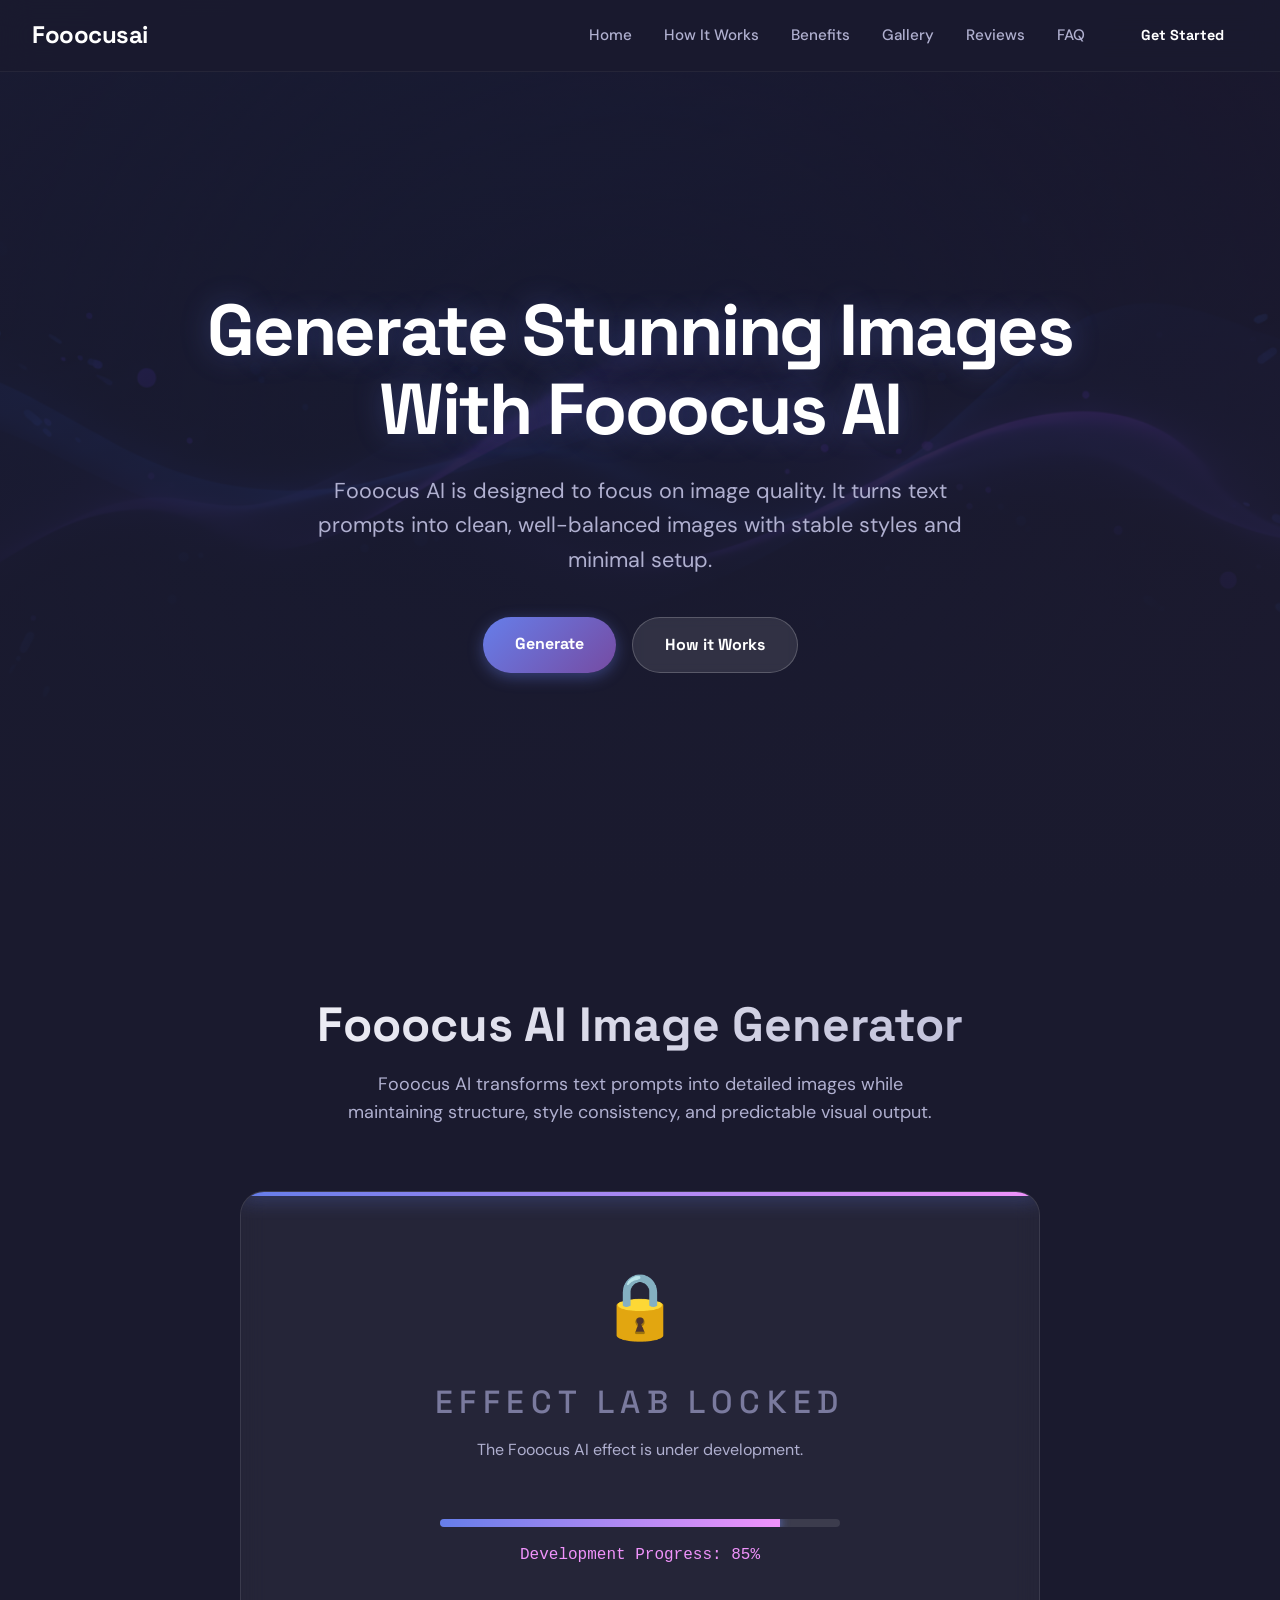
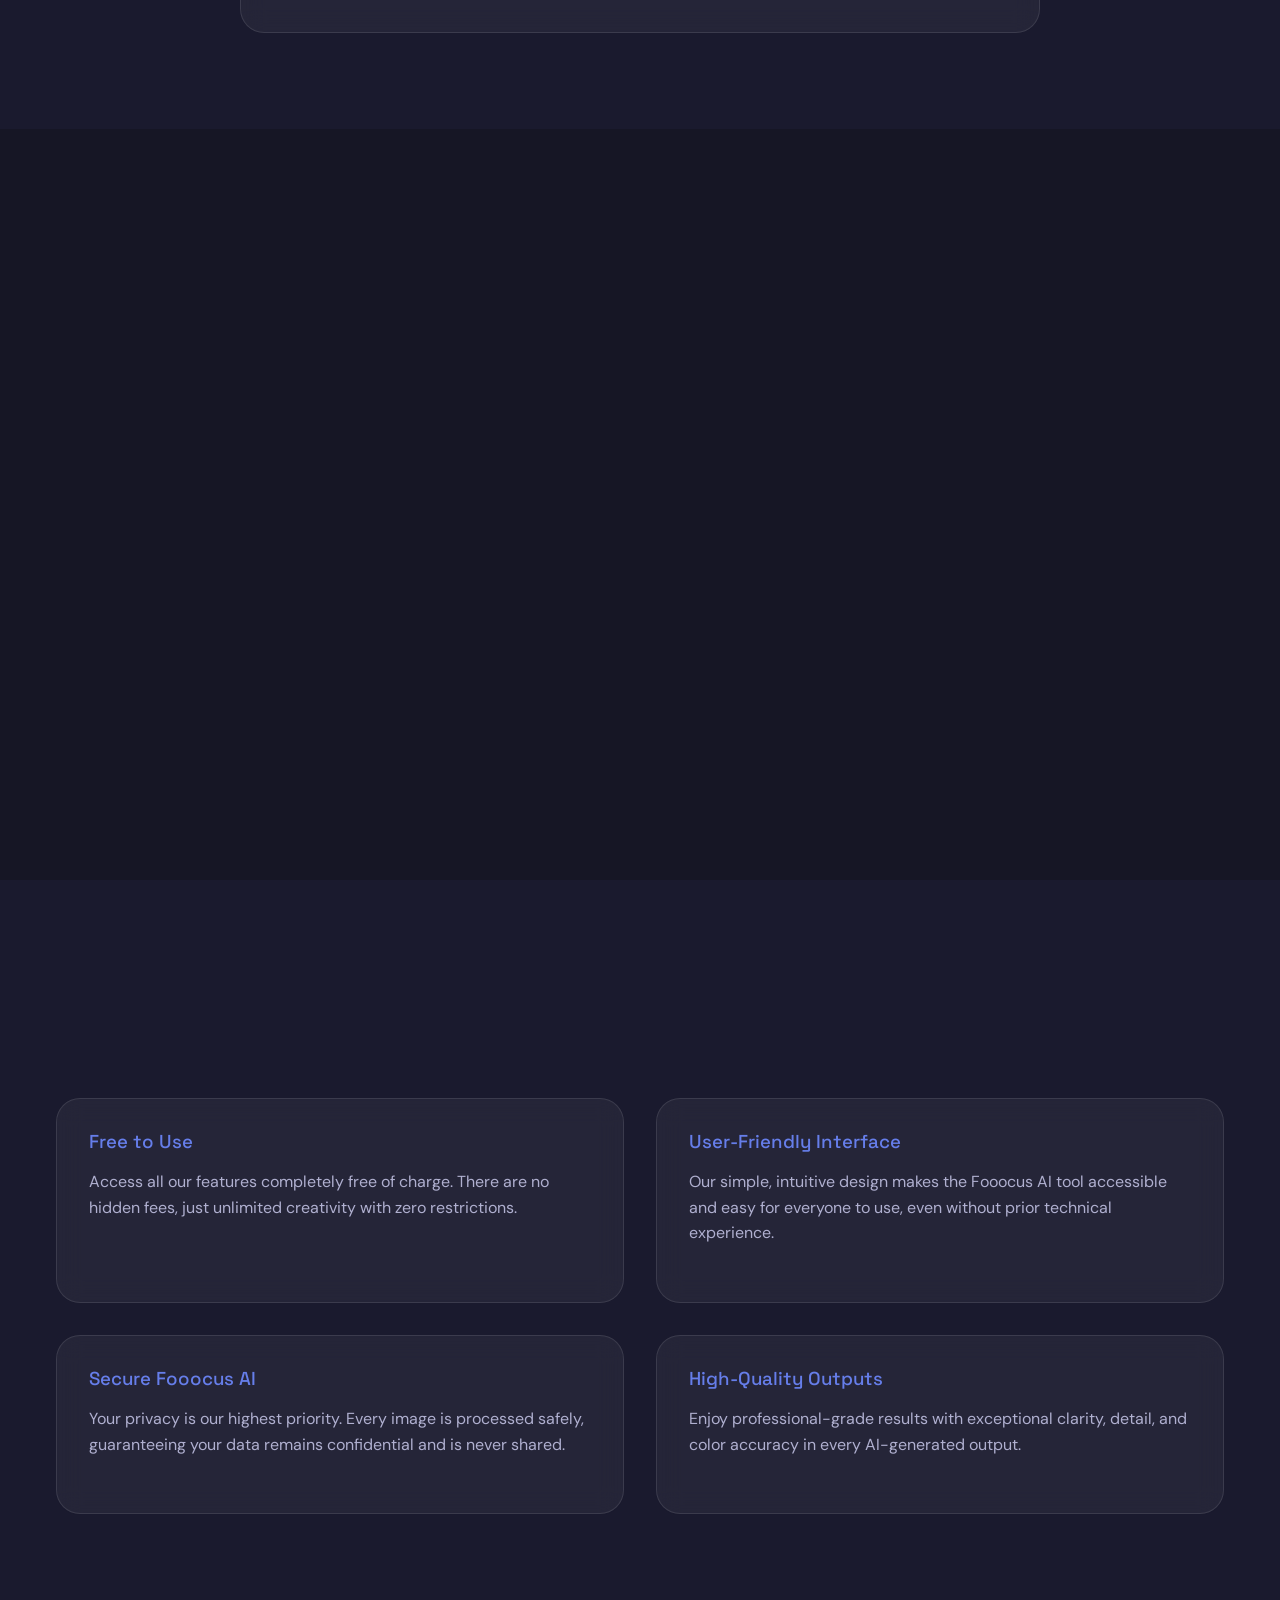
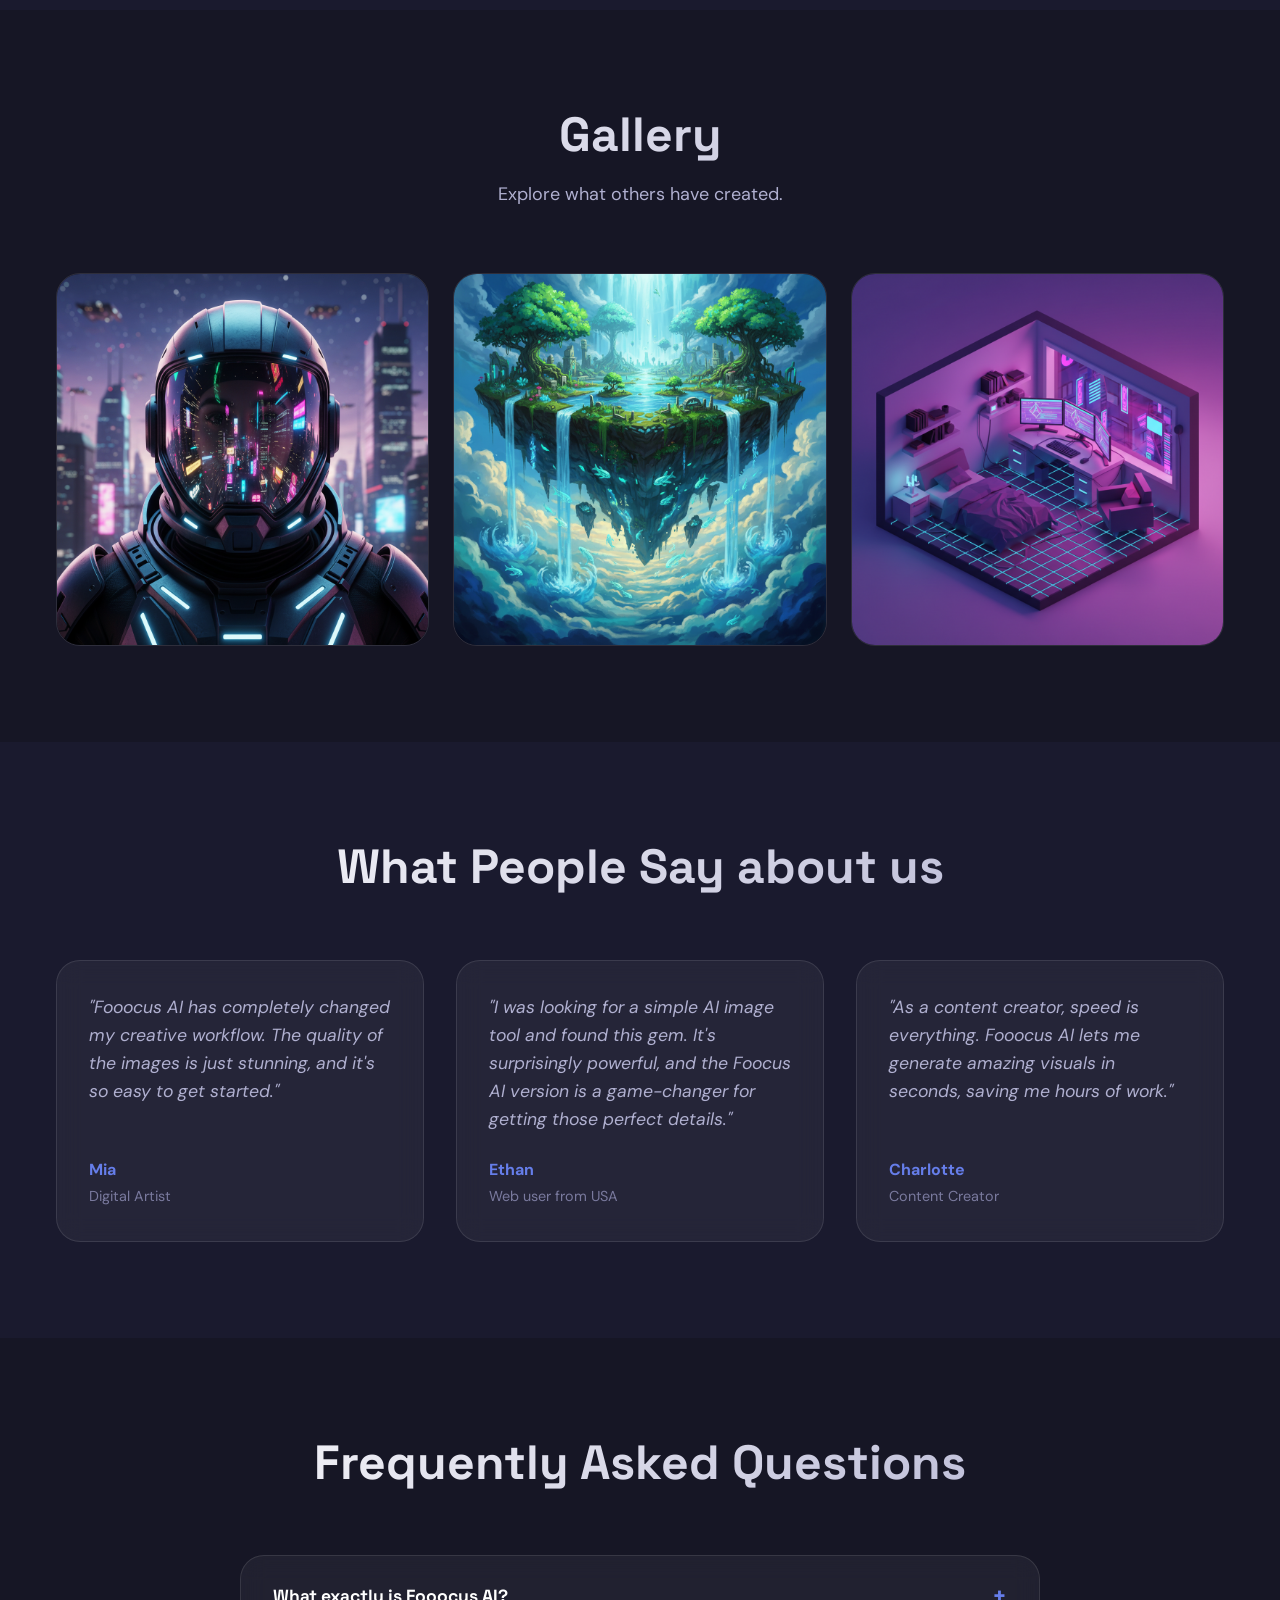
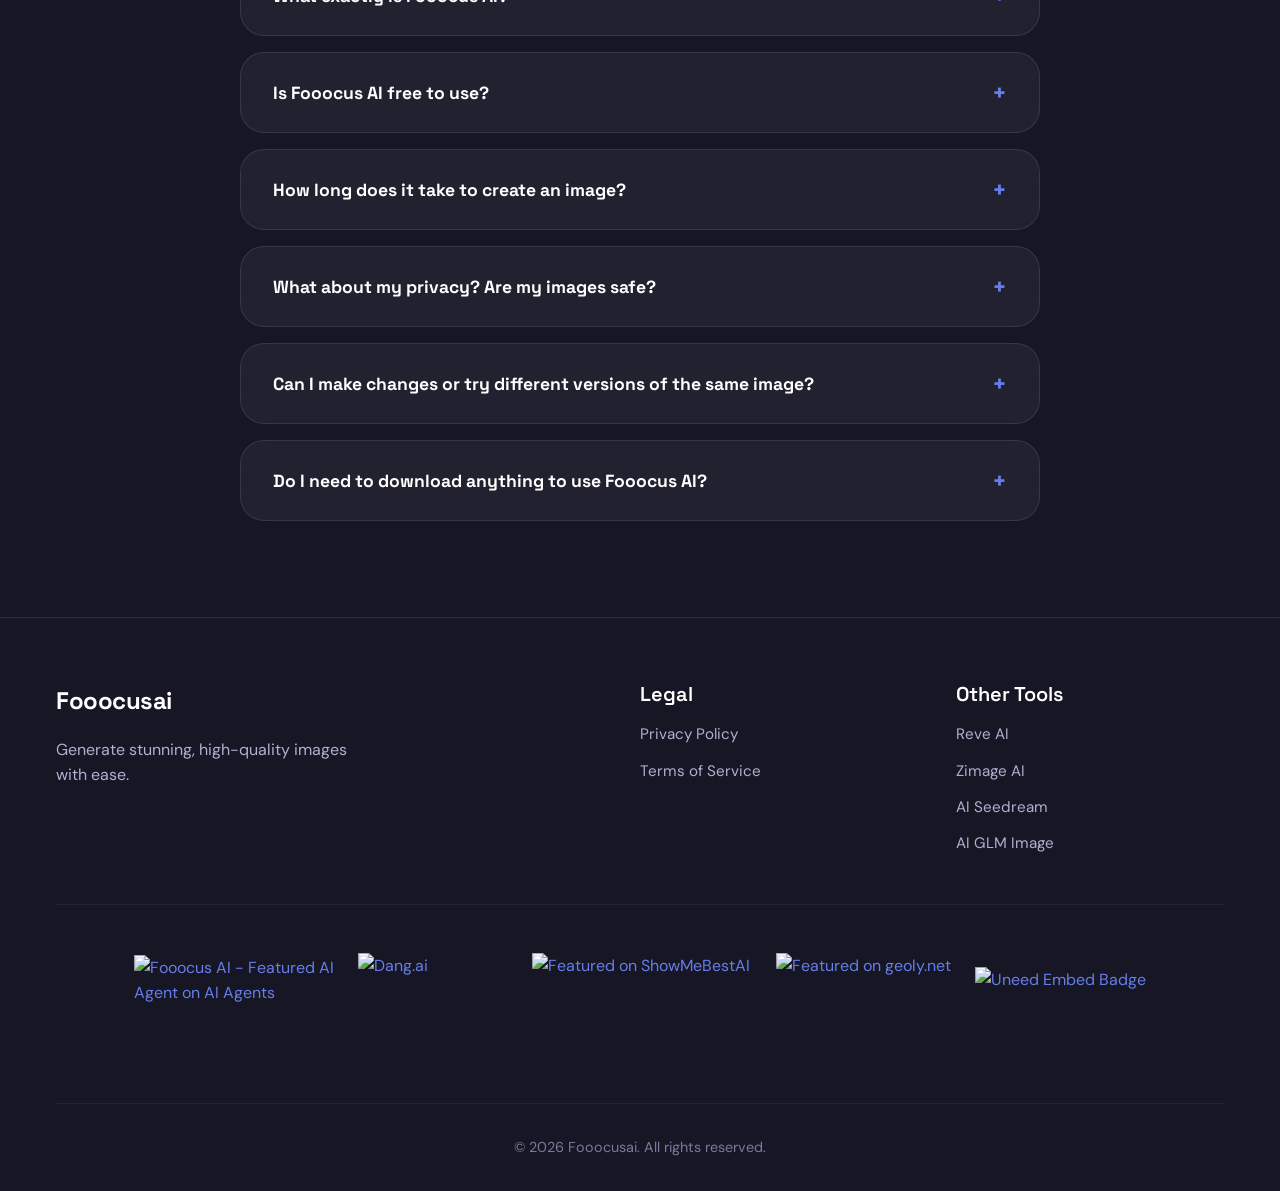
==== commit d1c0d600: "bestofai badge" ====
--- a/index.html
+++ b/index.html
@@ -7,7 +7,7 @@
     <title>Fooocus AI : Free AI Text to Image Generator</title>
     <meta name="description"
         content="Generate images from text using Fooocus AI with easy setup, balanced styles, and predictable output quality.">
-    <meta name="bestofai-verification" content="c6096979e328" />
+    <meta name="bestofai-verification" content="593d8707e632" />
     <link rel="canonical" href="https://www.fooocusai.online/">
     <!-- Fonts -->
     <link rel="preconnect" href="https://fonts.googleapis.com">
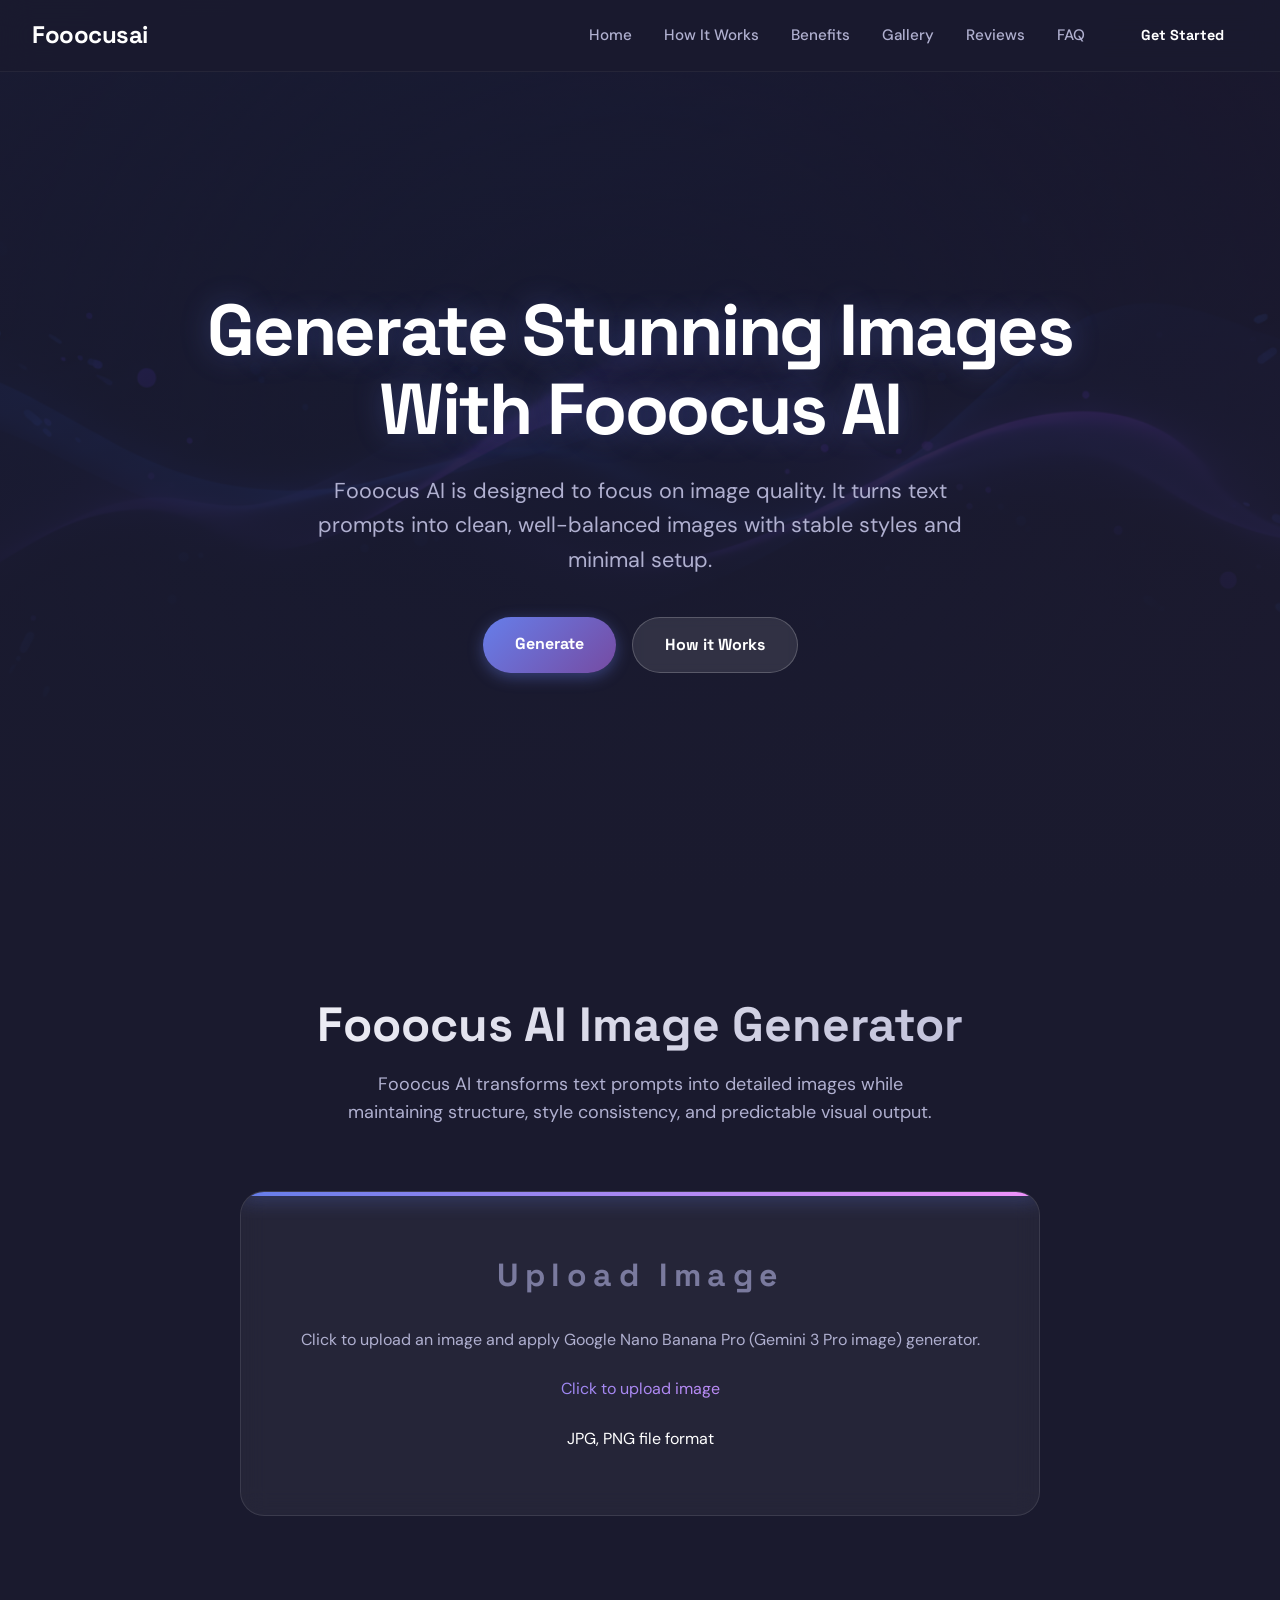
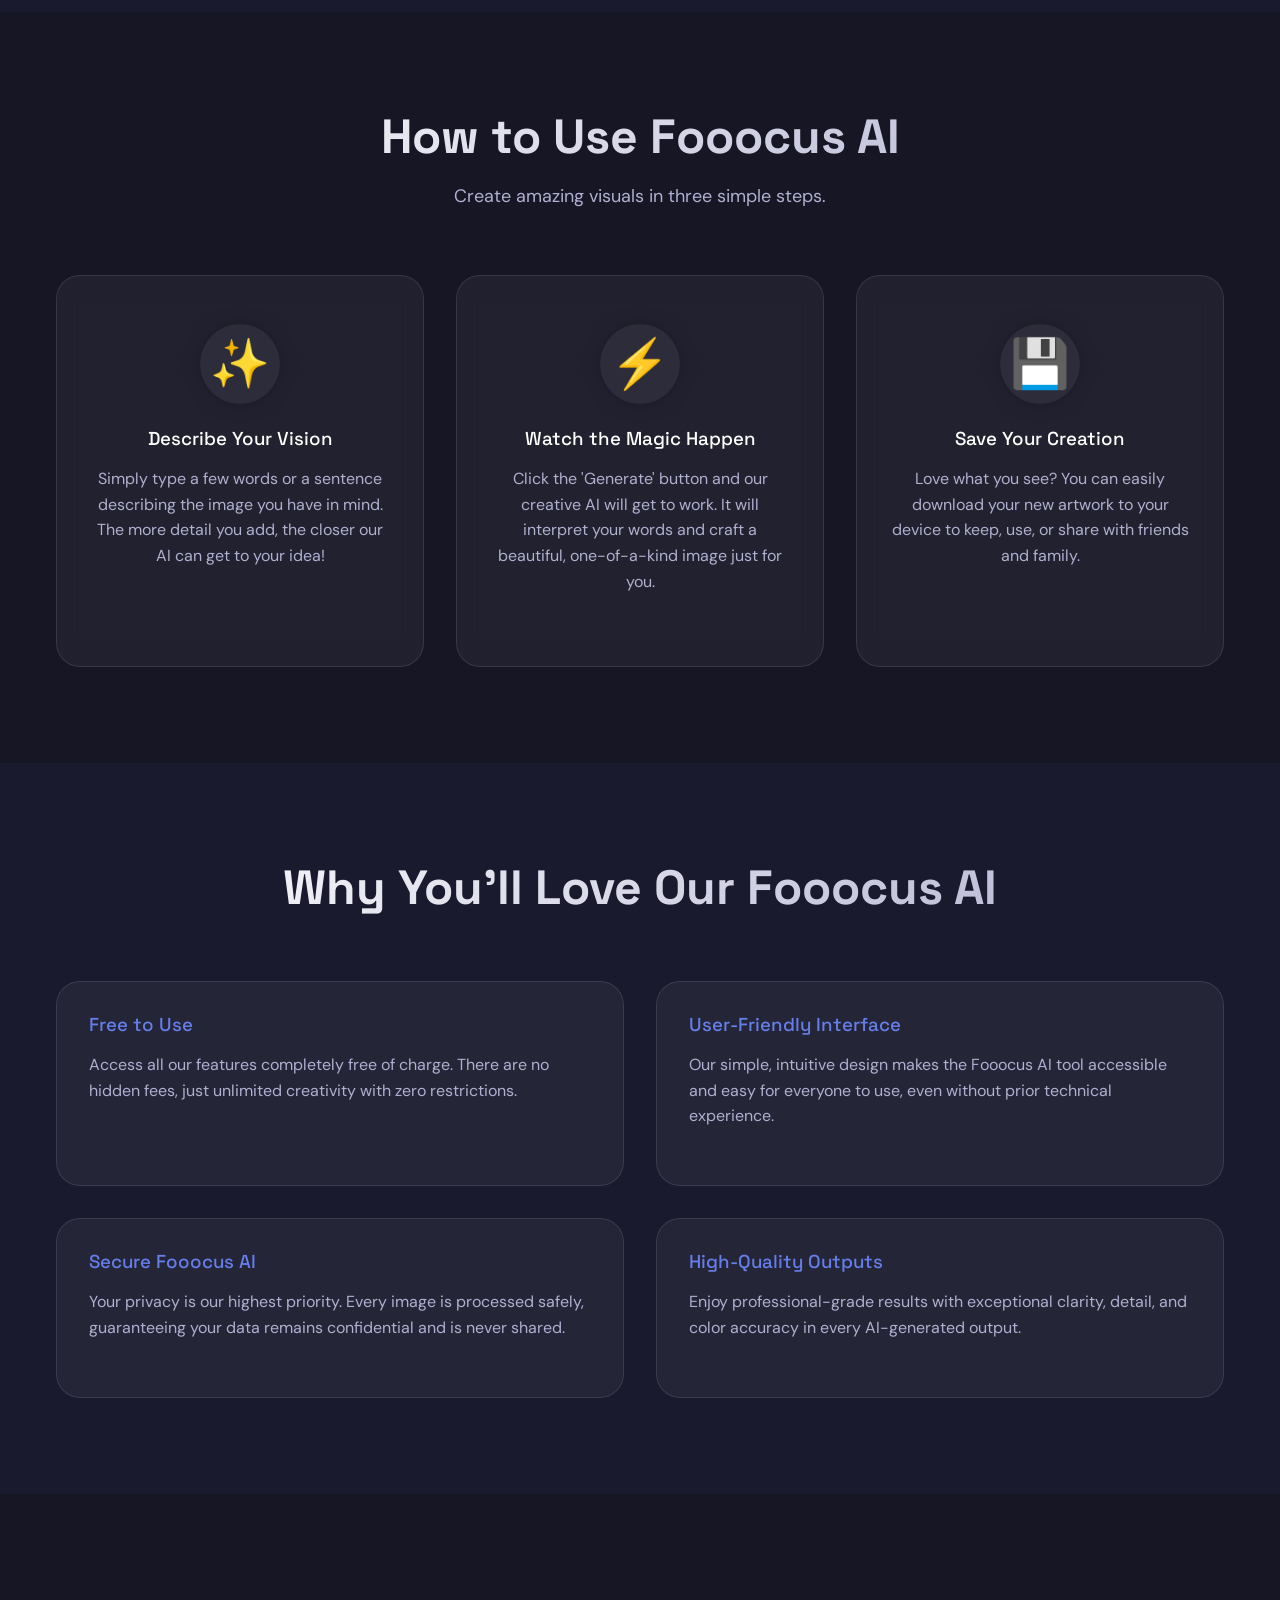
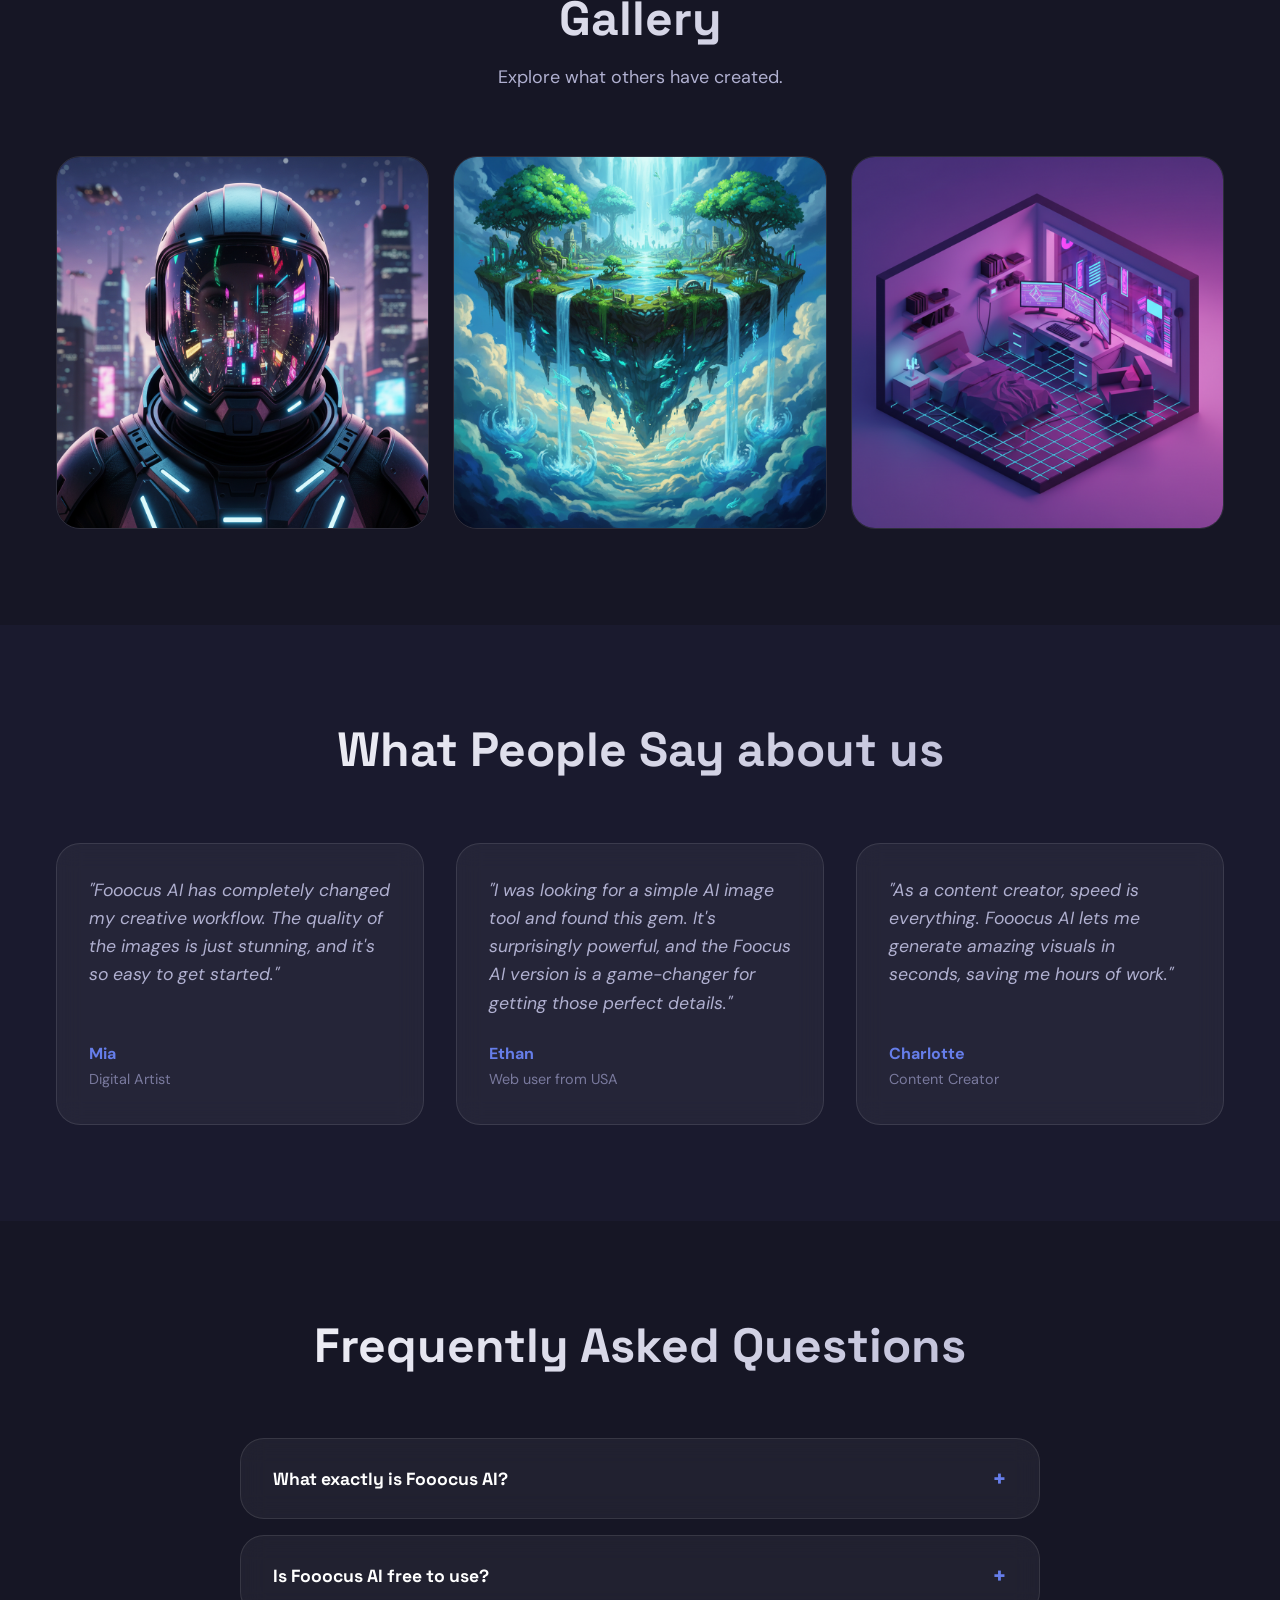
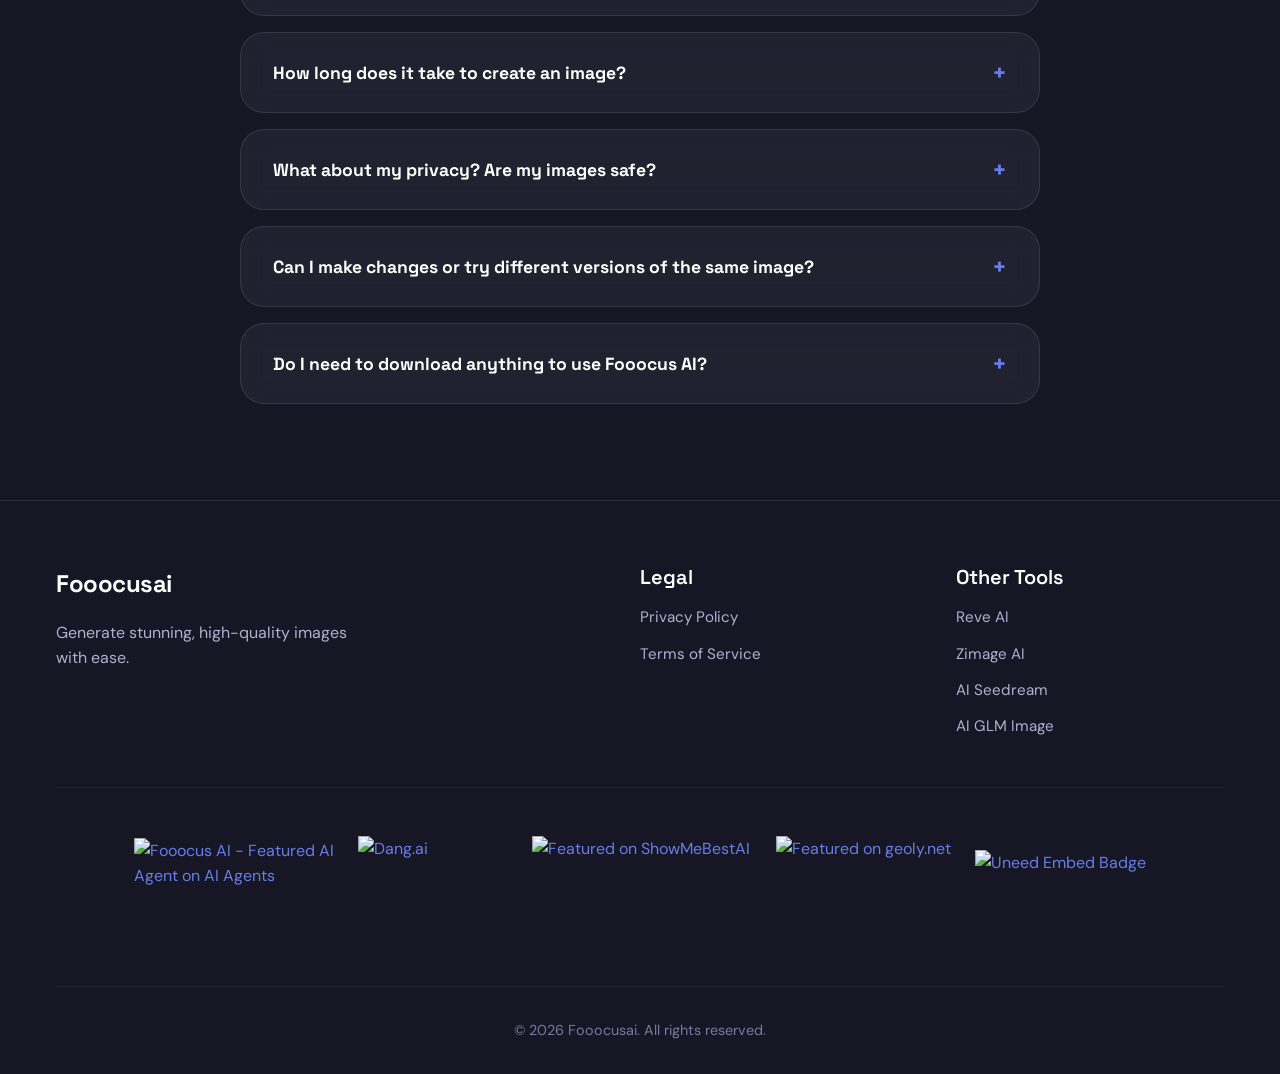
==== commit 525e5e9a: "(feat): add re-dirtection ui & functionality" ====
--- a/index.html
+++ b/index.html
@@ -75,15 +75,16 @@
                     consistency, and predictable visual output.</p>
             </div>
 
-            <div class="locked-playground glass-panel fade-in-up">
-                <div class="lock-icon">🔒</div>
-                <h3>EFFECT LAB LOCKED</h3>
-                <p>The Fooocus AI effect is under development.</p>
-                <div class="progress-container">
-                    <div class="progress-bar"></div>
-                </div>
-                <span class="progress-text">Development Progress: 85%</span>
-            </div>
+            <a class="locked-playground glass-panel fade-in-up locked-playground-link" href="https://www.chromastudio.ai/m/nano-banana-pro">
+                <h2 class="upload-img">Upload Image</h2>
+                <p>Click to upload an image and apply Google Nano Banana Pro (Gemini 3 Pro image) generator.</p>
+
+                <div class="upload-placeholder">
+                    <i class="ri-upload-cloud-2-line upload-icon"></i>
+                    <p class="upload-text">Click to upload image</p>
+                    <span class="upload-hint">JPG, PNG file format</span>
+                </div>
+            </a>
         </div>
     </section>
 
--- a/styles.css
+++ b/styles.css
@@ -400,6 +400,13 @@
   border: 1px solid var(--border);
   position: relative;
   overflow: hidden;
+  cursor: pointer;
+}
+
+.locked-playground-link {
+  display: block;
+  text-decoration: none;
+  color: inherit;
 }
 
 .locked-playground::before {
@@ -456,6 +463,26 @@
   50% {
     transform: translateY(-10px);
   }
+}
+
+.upload-img{
+  font-size:2rem;
+  margin-bottom: 2rem;
+  letter-spacing: 0.2em;
+  color: var(--text-muted);
+}
+
+@media (max-width: 600px) {
+  .upload-img {
+    margin-bottom:1.5rem;
+  }
+}
+
+.upload-text {
+  background: linear-gradient(90deg, var(--primary), var(--accent));
+  -webkit-background-clip: text;
+  background-clip: text;
+  color: transparent;
 }
 
 /* =========================================
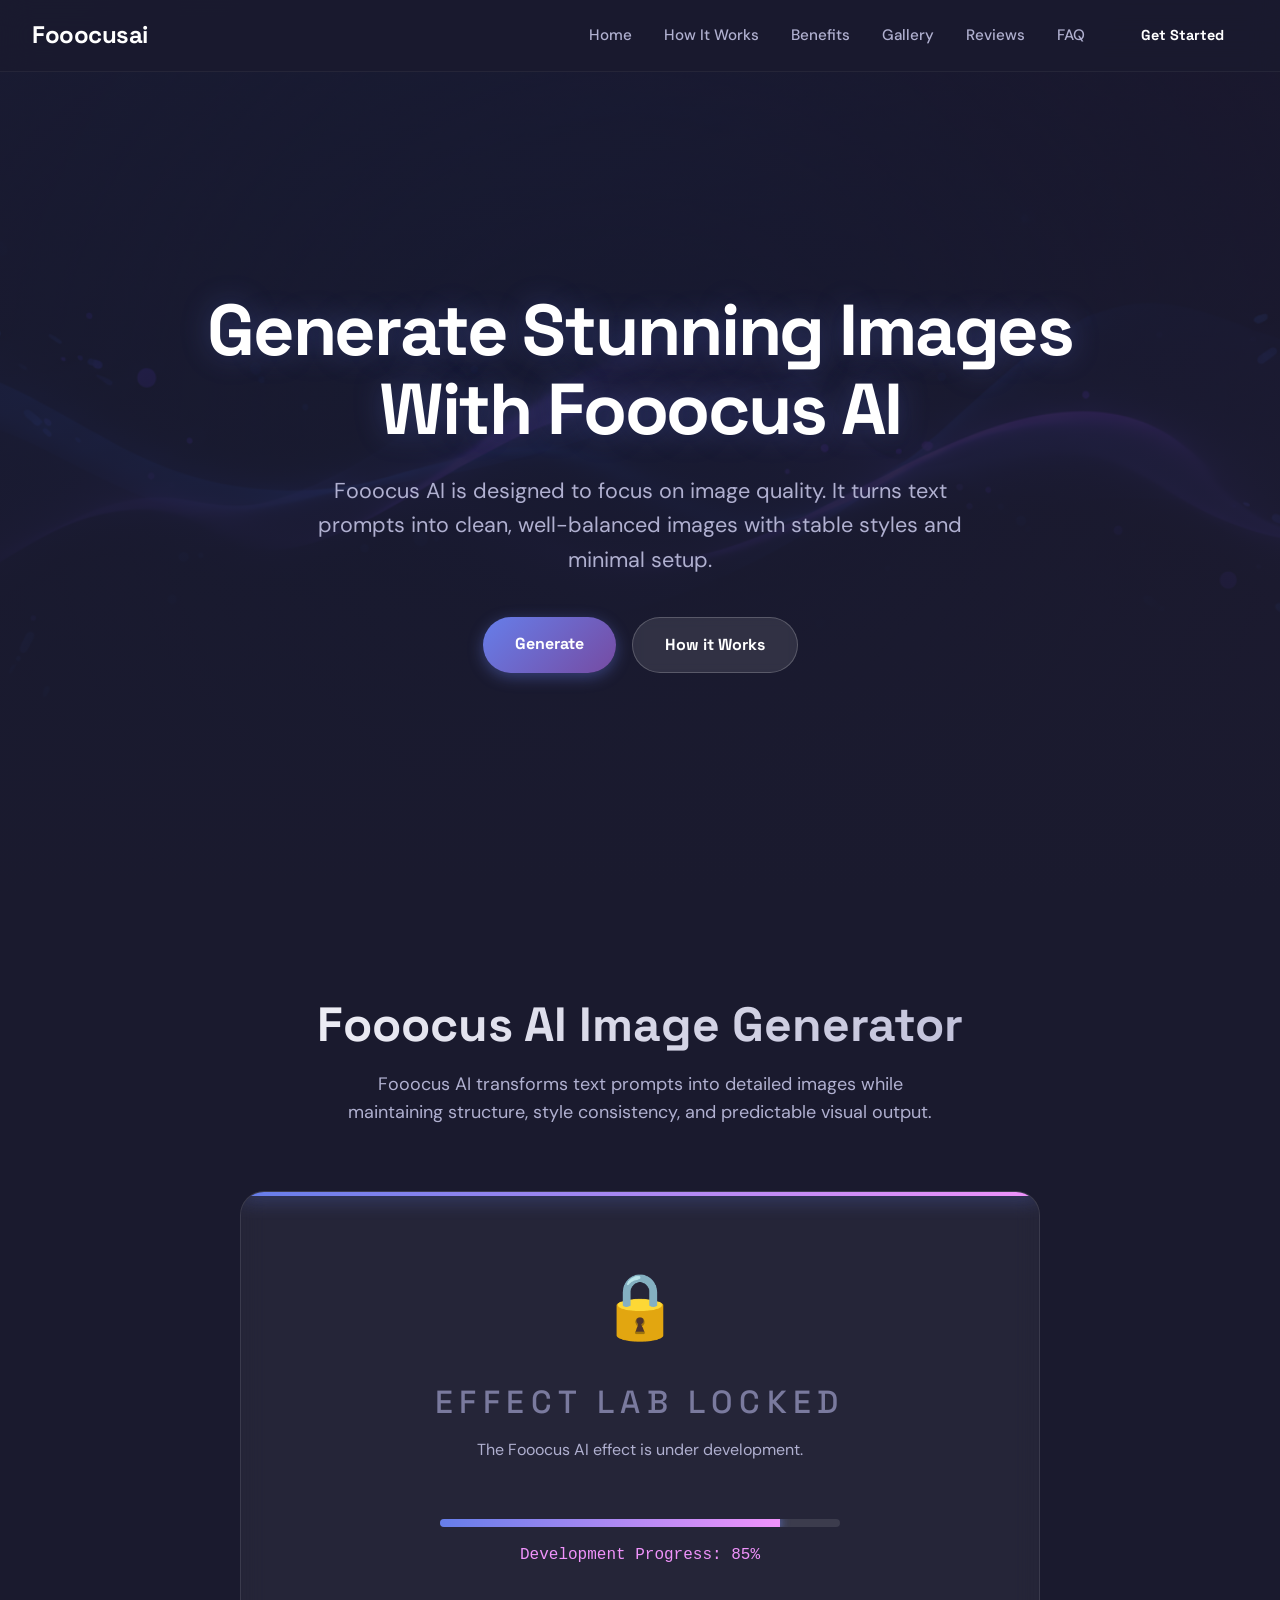
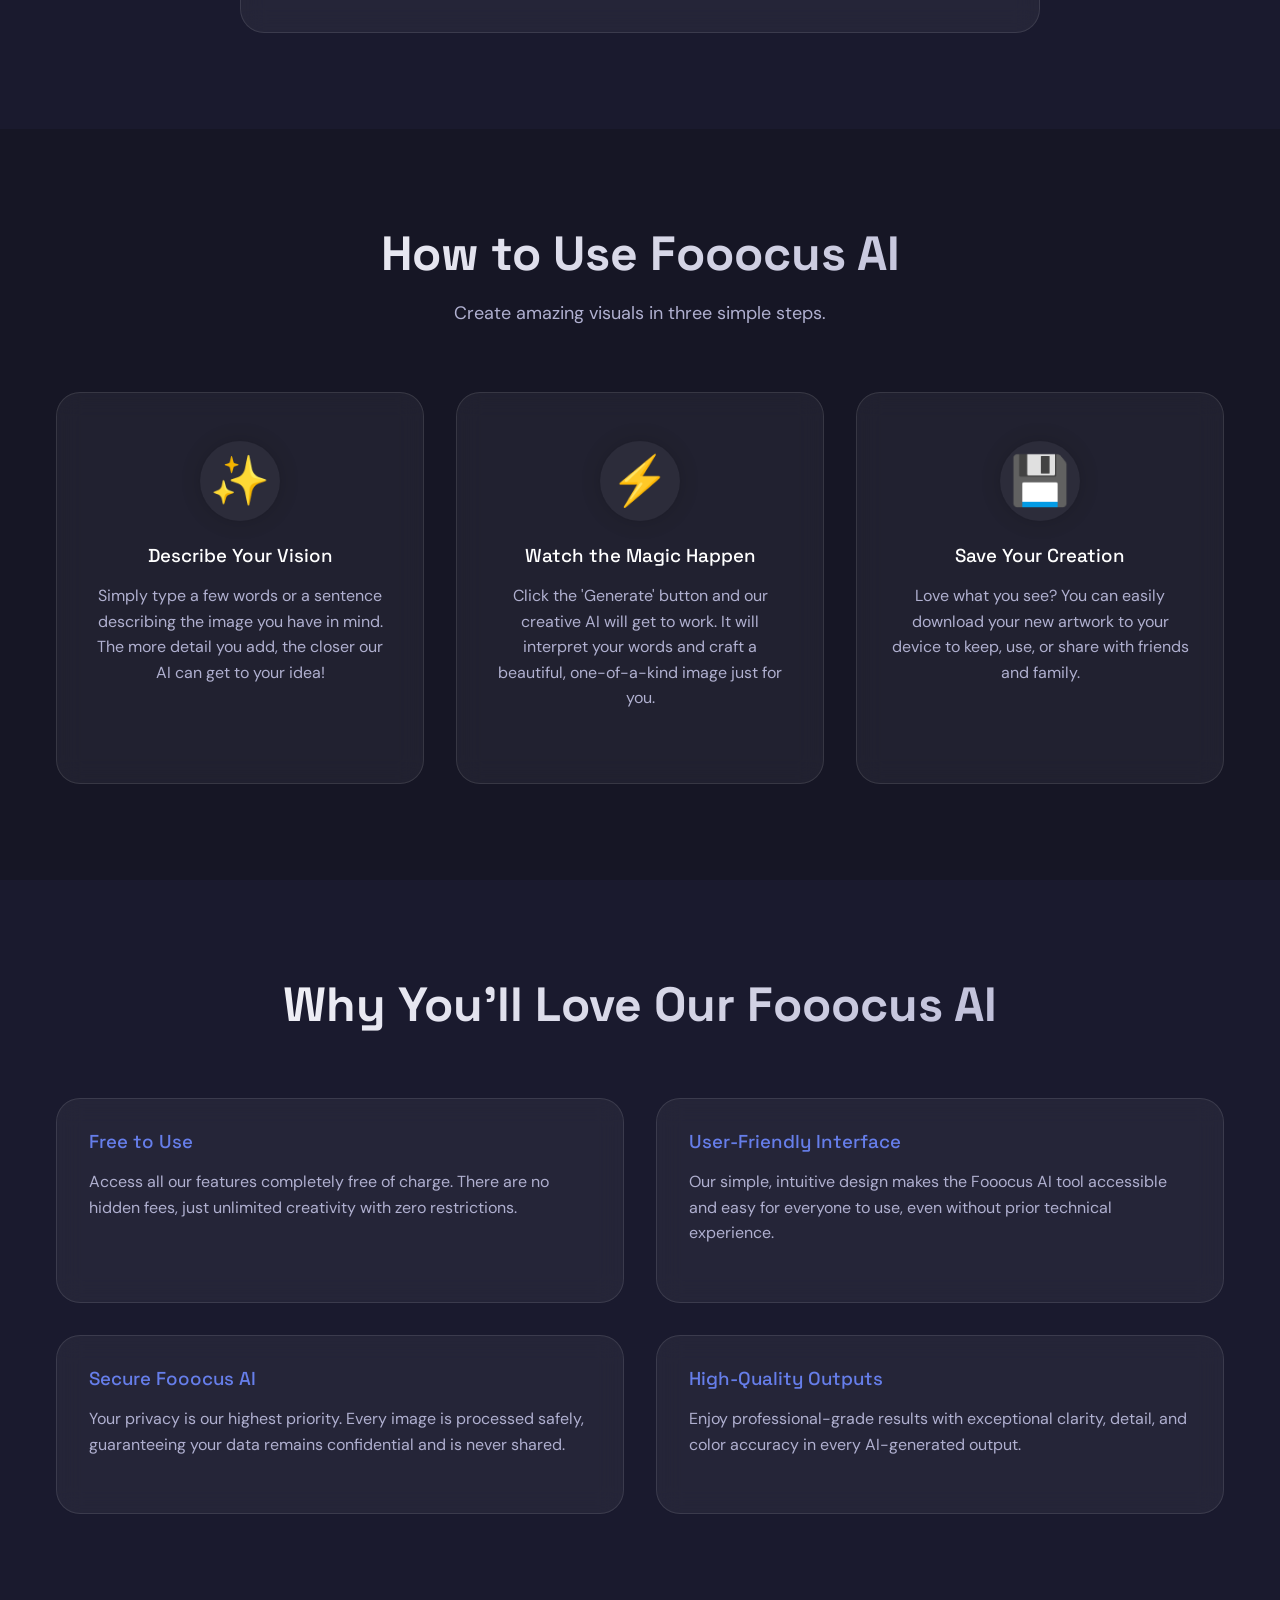
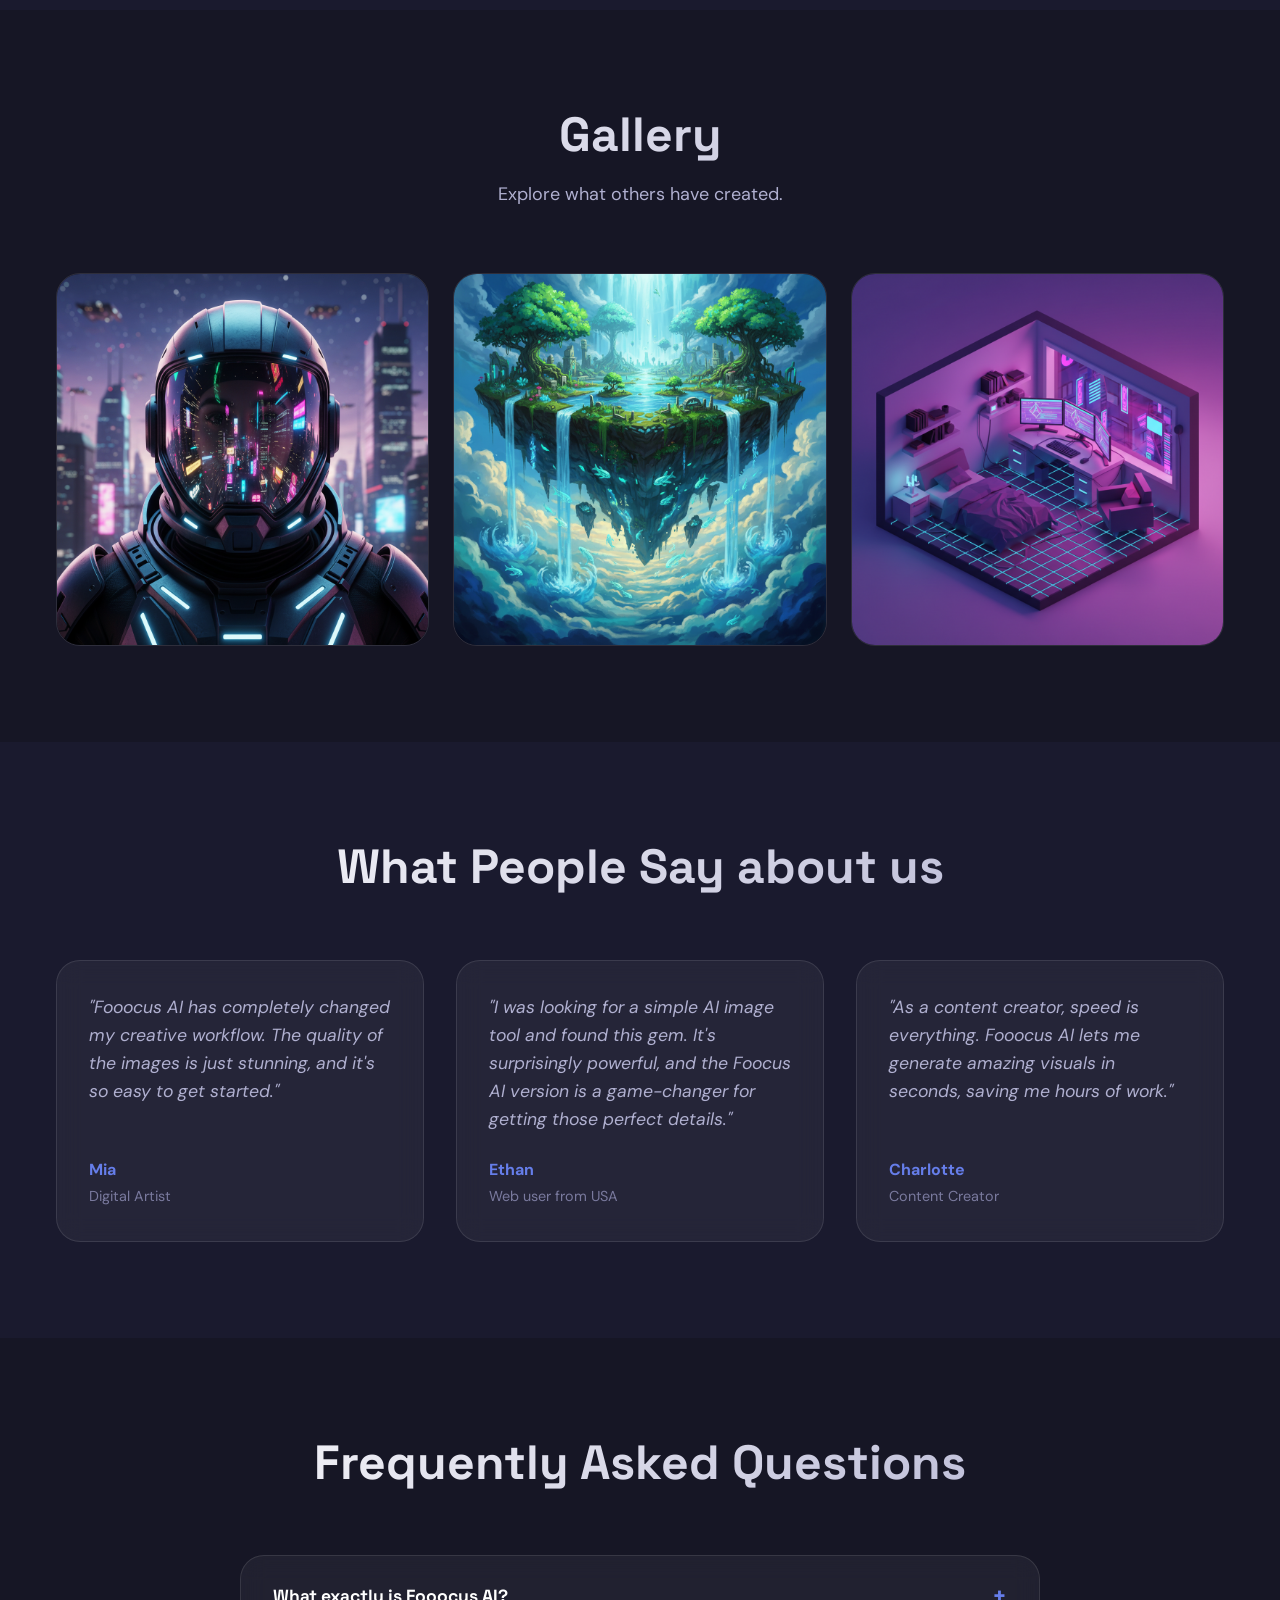
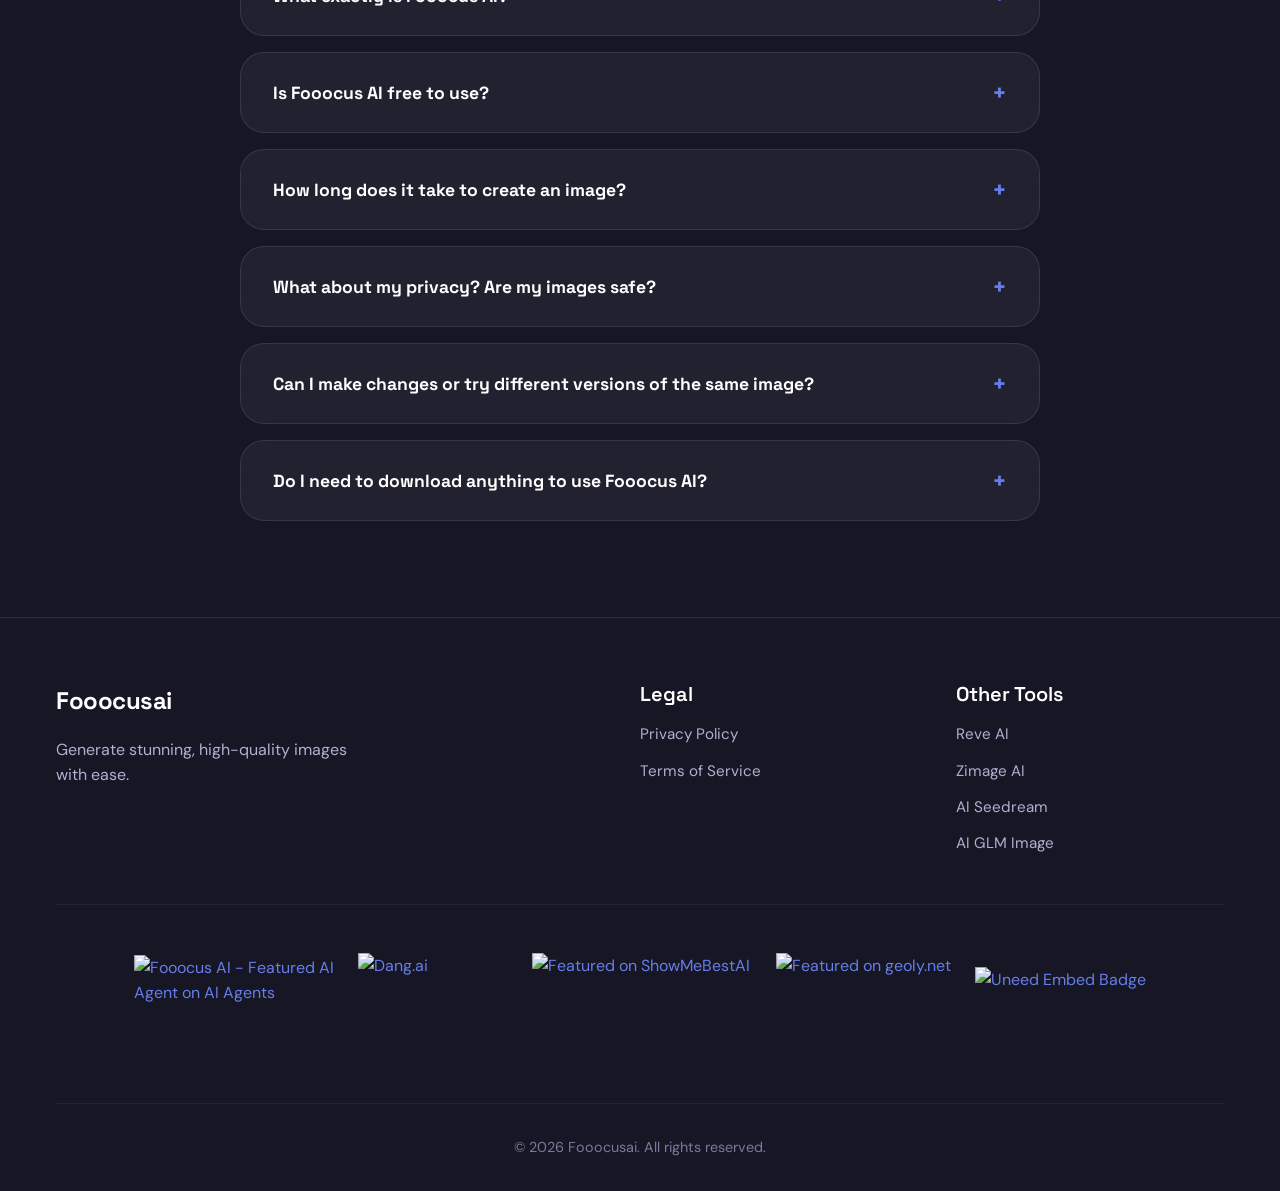
==== commit 953f7f3b: "update" ====
--- a/index.html
+++ b/index.html
@@ -75,16 +75,15 @@
                     consistency, and predictable visual output.</p>
             </div>
 
-            <a class="locked-playground glass-panel fade-in-up locked-playground-link" href="https://www.chromastudio.ai/m/nano-banana-pro">
-                <h2 class="upload-img">Upload Image</h2>
-                <p>Click to upload an image and apply Google Nano Banana Pro (Gemini 3 Pro image) generator.</p>
-
-                <div class="upload-placeholder">
-                    <i class="ri-upload-cloud-2-line upload-icon"></i>
-                    <p class="upload-text">Click to upload image</p>
-                    <span class="upload-hint">JPG, PNG file format</span>
-                </div>
-            </a>
+            <div class="locked-playground glass-panel fade-in-up">
+                <div class="lock-icon">🔒</div>
+                <h3>EFFECT LAB LOCKED</h3>
+                <p>The Fooocus AI effect is under development.</p>
+                <div class="progress-container">
+                    <div class="progress-bar"></div>
+                </div>
+                <span class="progress-text">Development Progress: 85%</span>
+            </div>
         </div>
     </section>
 
@@ -306,7 +305,7 @@
                     <div class="logo">Fooocusai</div>
                     <p>Generate stunning, high-quality images with ease.</p>
                 </div>
-                
+
                 <!-- Legal Column -->
                 <div class="footer-column">
                     <h3>Legal</h3>
@@ -347,7 +346,7 @@
                     <img src="https://geoly.net/badge-light.svg" alt="Featured on geoly.net"
                         style="height: 54px; width: auto;" />
                 </a>
-                <a href="https://www.uneed.best/tool/ai-motion-control" target="_blank" rel="noopener noreferrer">
+                <a href="https://www.uneed.best/tool/fooocus-ai-1">
                     <img src="https://www.uneed.best/EMBED3.png" alt="Uneed Embed Badge" />
                 </a>
             </div>
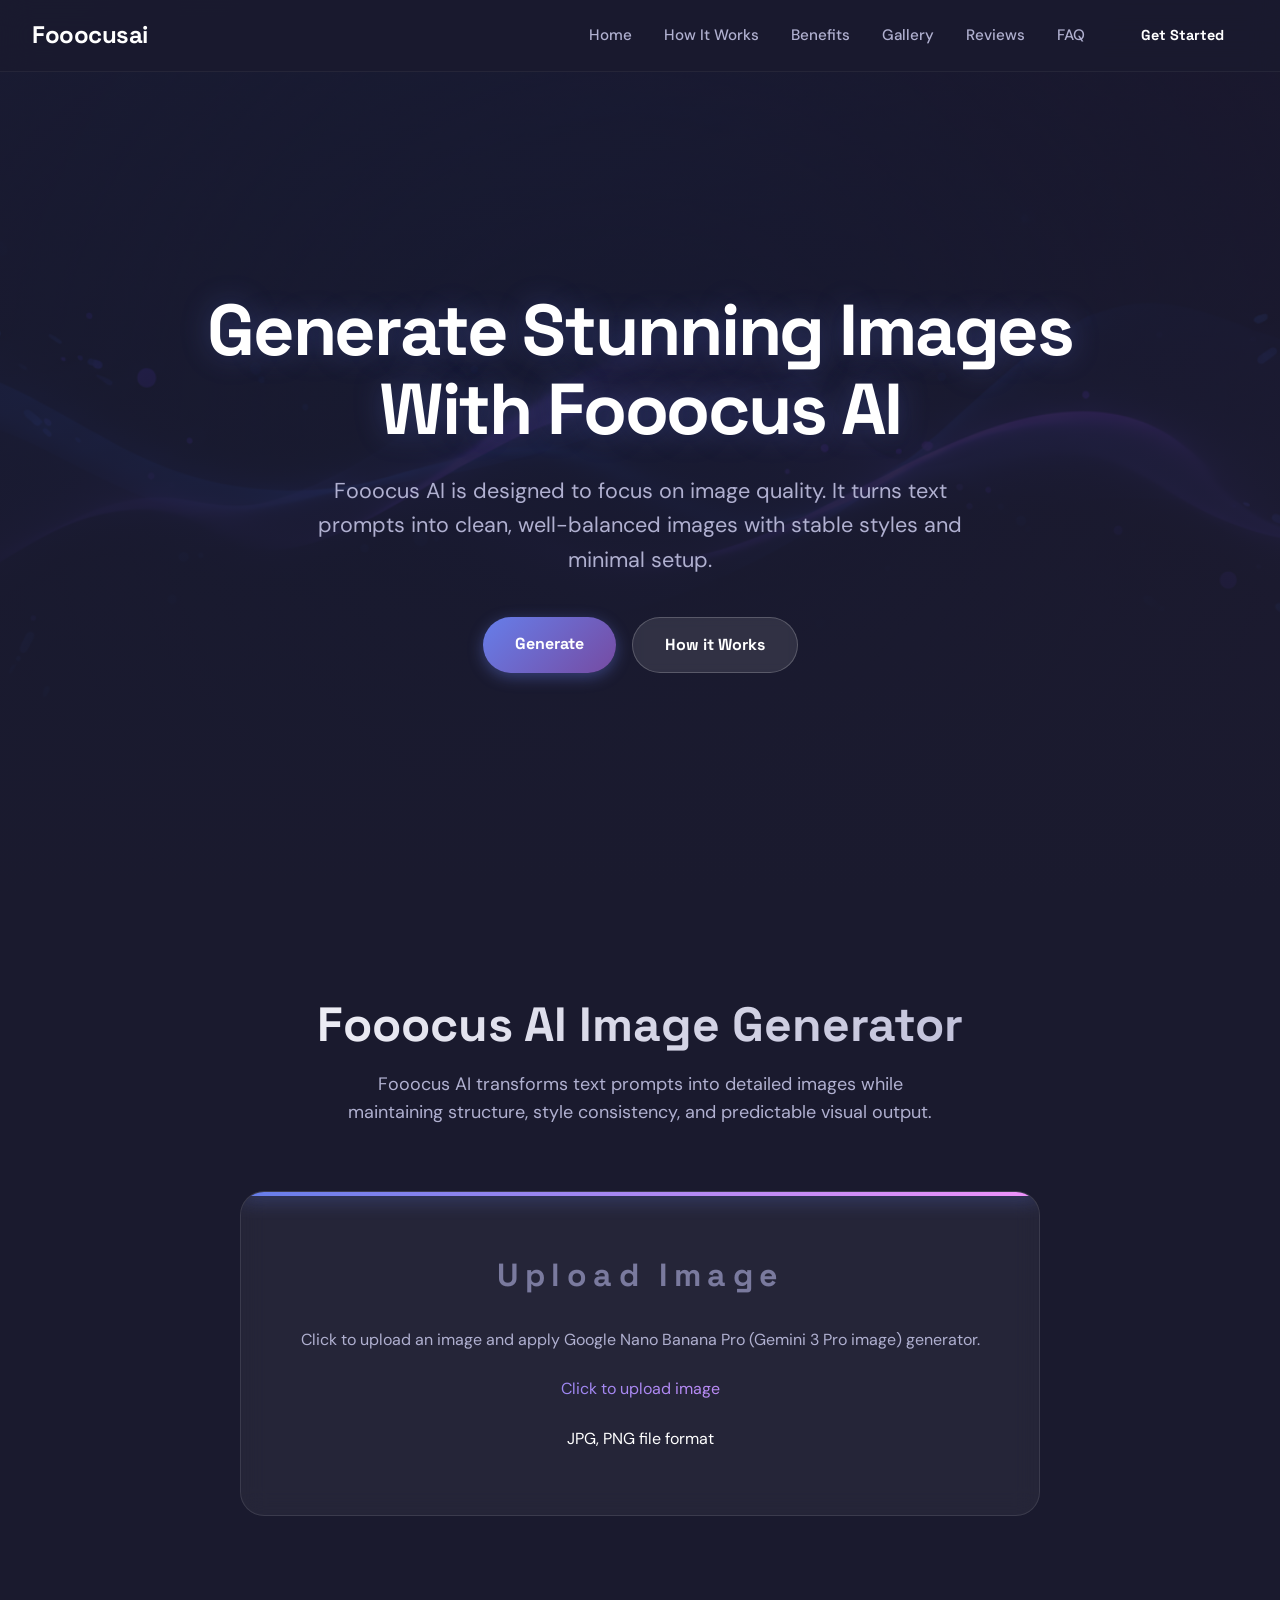
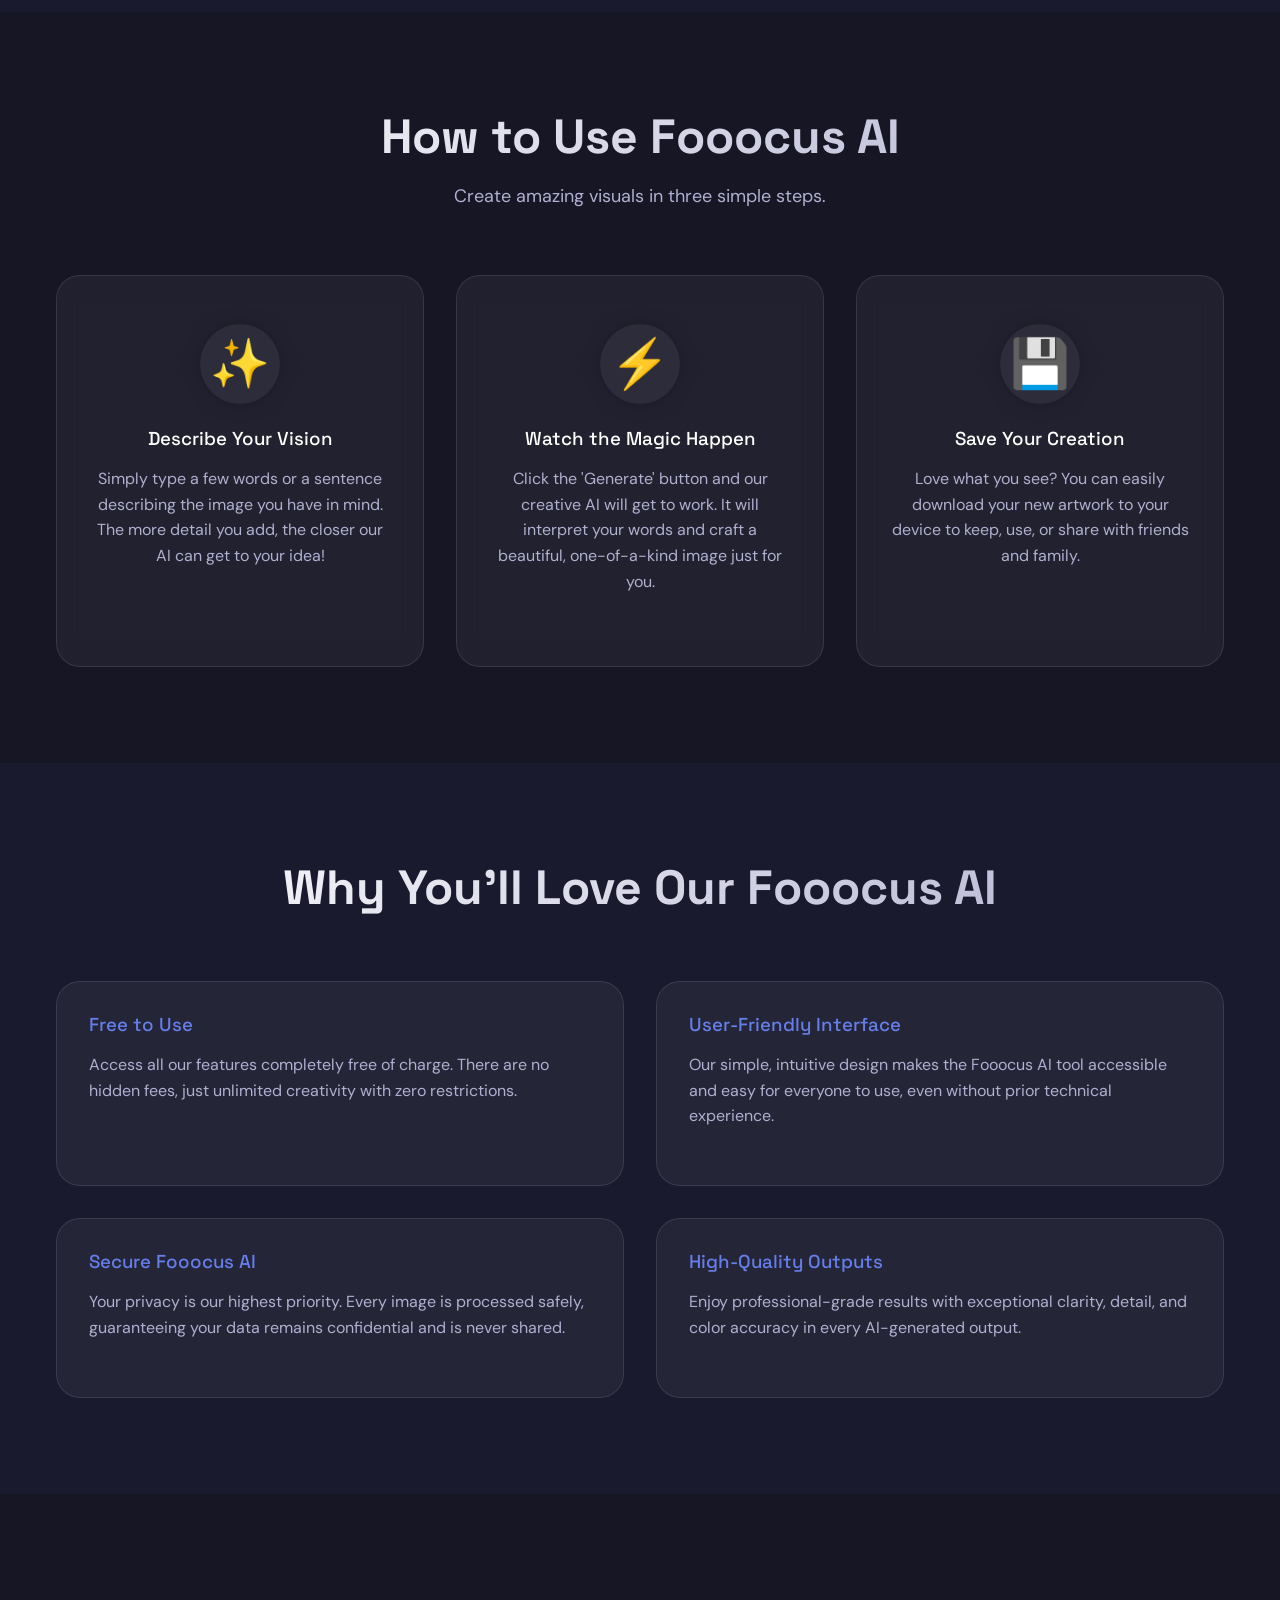
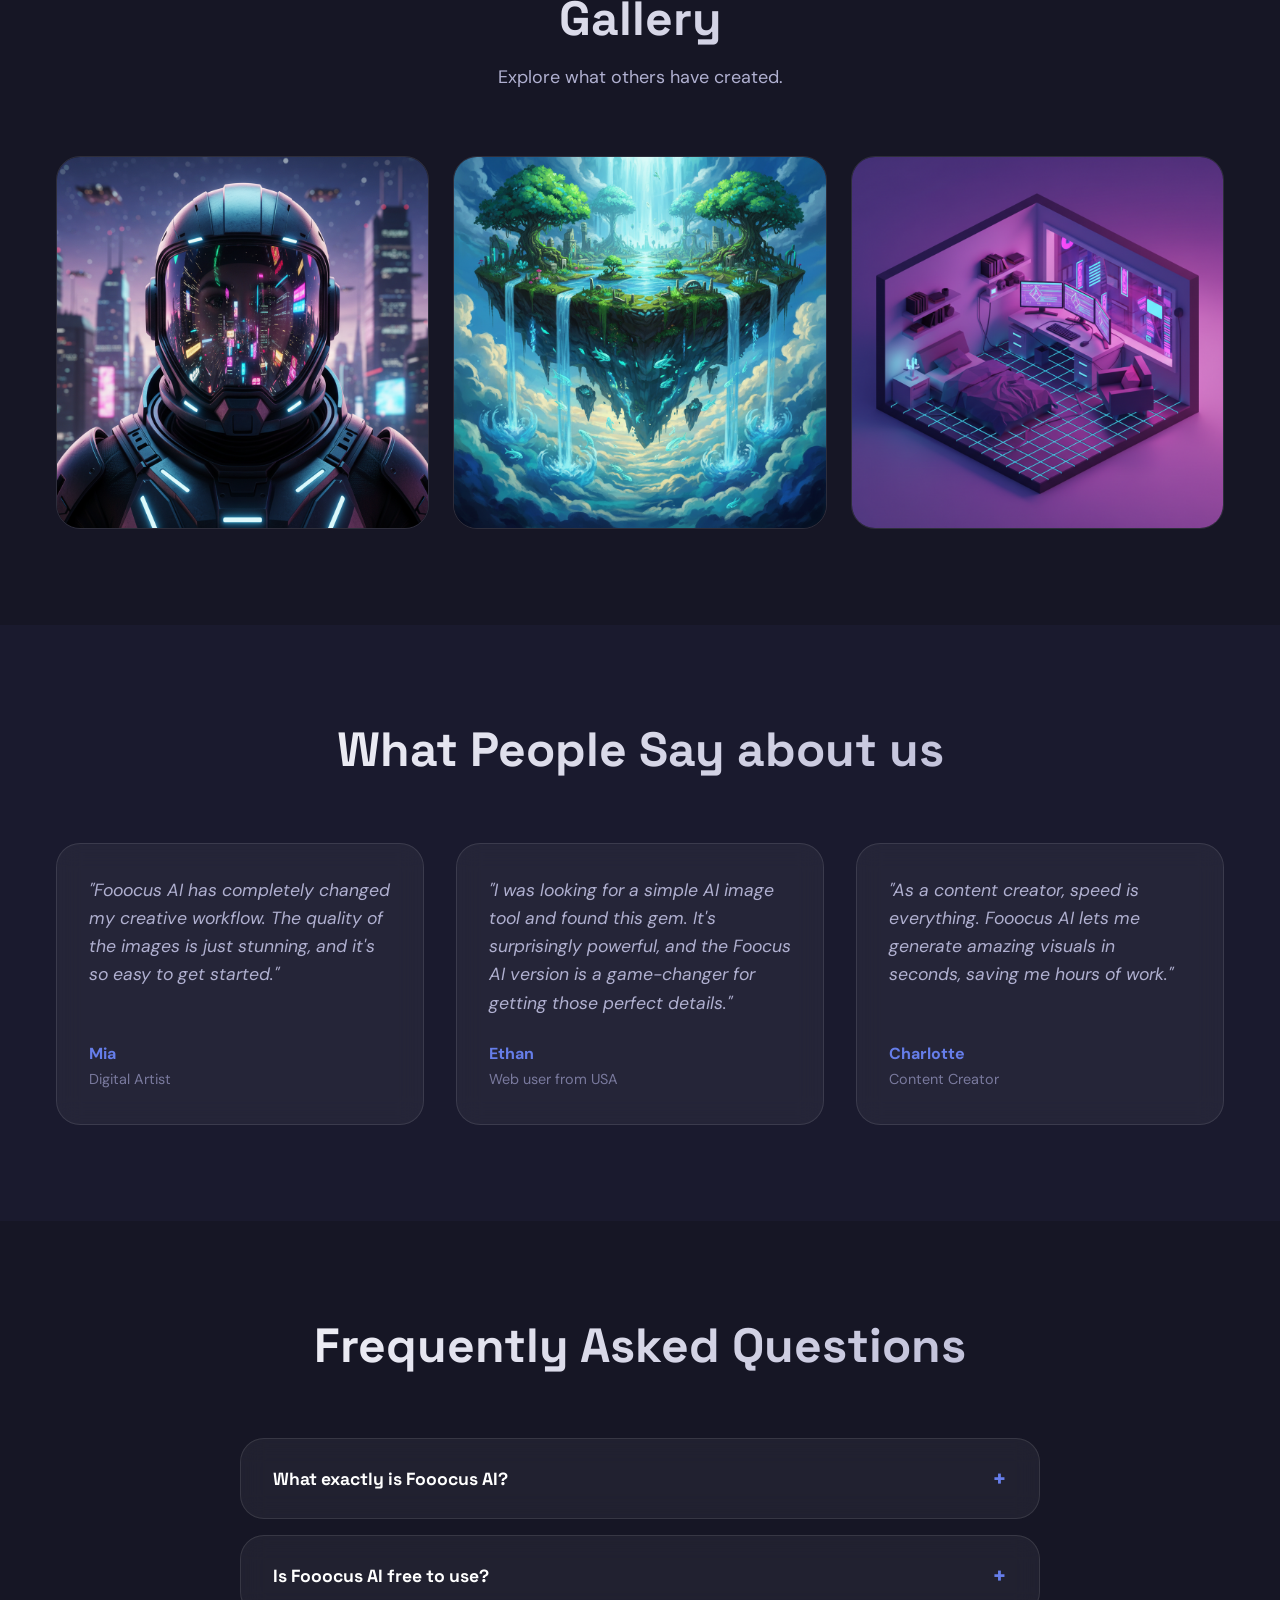
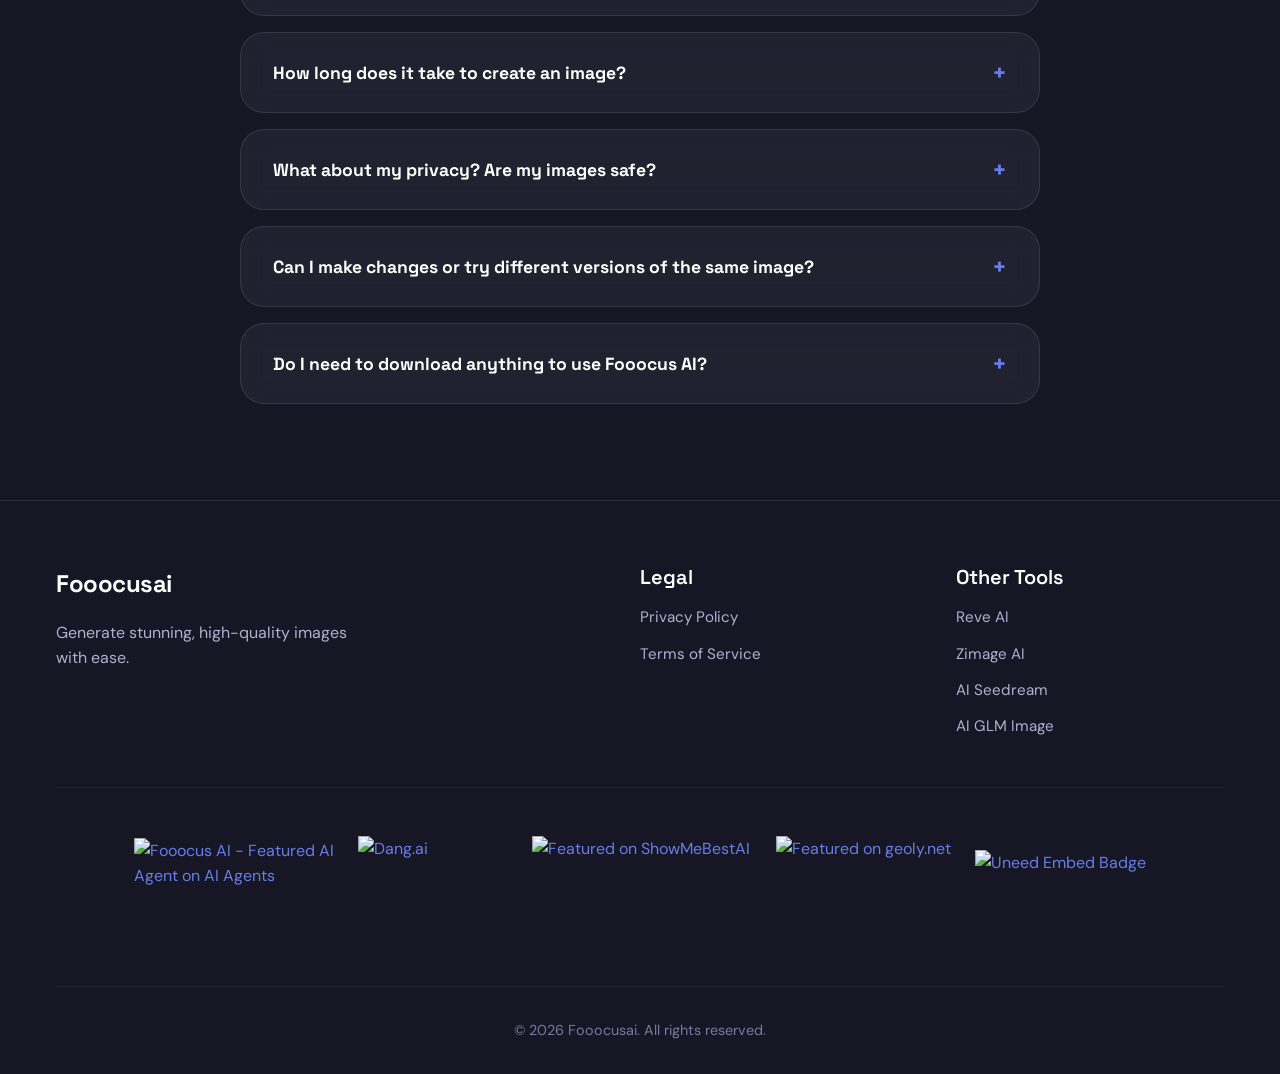
==== commit 82ac1dce: "Merge branch 'main' of https://github.com/dix105/fooocusai-3" ====
--- a/index.html
+++ b/index.html
@@ -75,15 +75,16 @@
                     consistency, and predictable visual output.</p>
             </div>
 
-            <div class="locked-playground glass-panel fade-in-up">
-                <div class="lock-icon">🔒</div>
-                <h3>EFFECT LAB LOCKED</h3>
-                <p>The Fooocus AI effect is under development.</p>
-                <div class="progress-container">
-                    <div class="progress-bar"></div>
-                </div>
-                <span class="progress-text">Development Progress: 85%</span>
-            </div>
+            <a class="locked-playground glass-panel fade-in-up locked-playground-link" href="https://www.chromastudio.ai/m/nano-banana-pro">
+                <h2 class="upload-img">Upload Image</h2>
+                <p>Click to upload an image and apply Google Nano Banana Pro (Gemini 3 Pro image) generator.</p>
+
+                <div class="upload-placeholder">
+                    <i class="ri-upload-cloud-2-line upload-icon"></i>
+                    <p class="upload-text">Click to upload image</p>
+                    <span class="upload-hint">JPG, PNG file format</span>
+                </div>
+            </a>
         </div>
     </section>
 
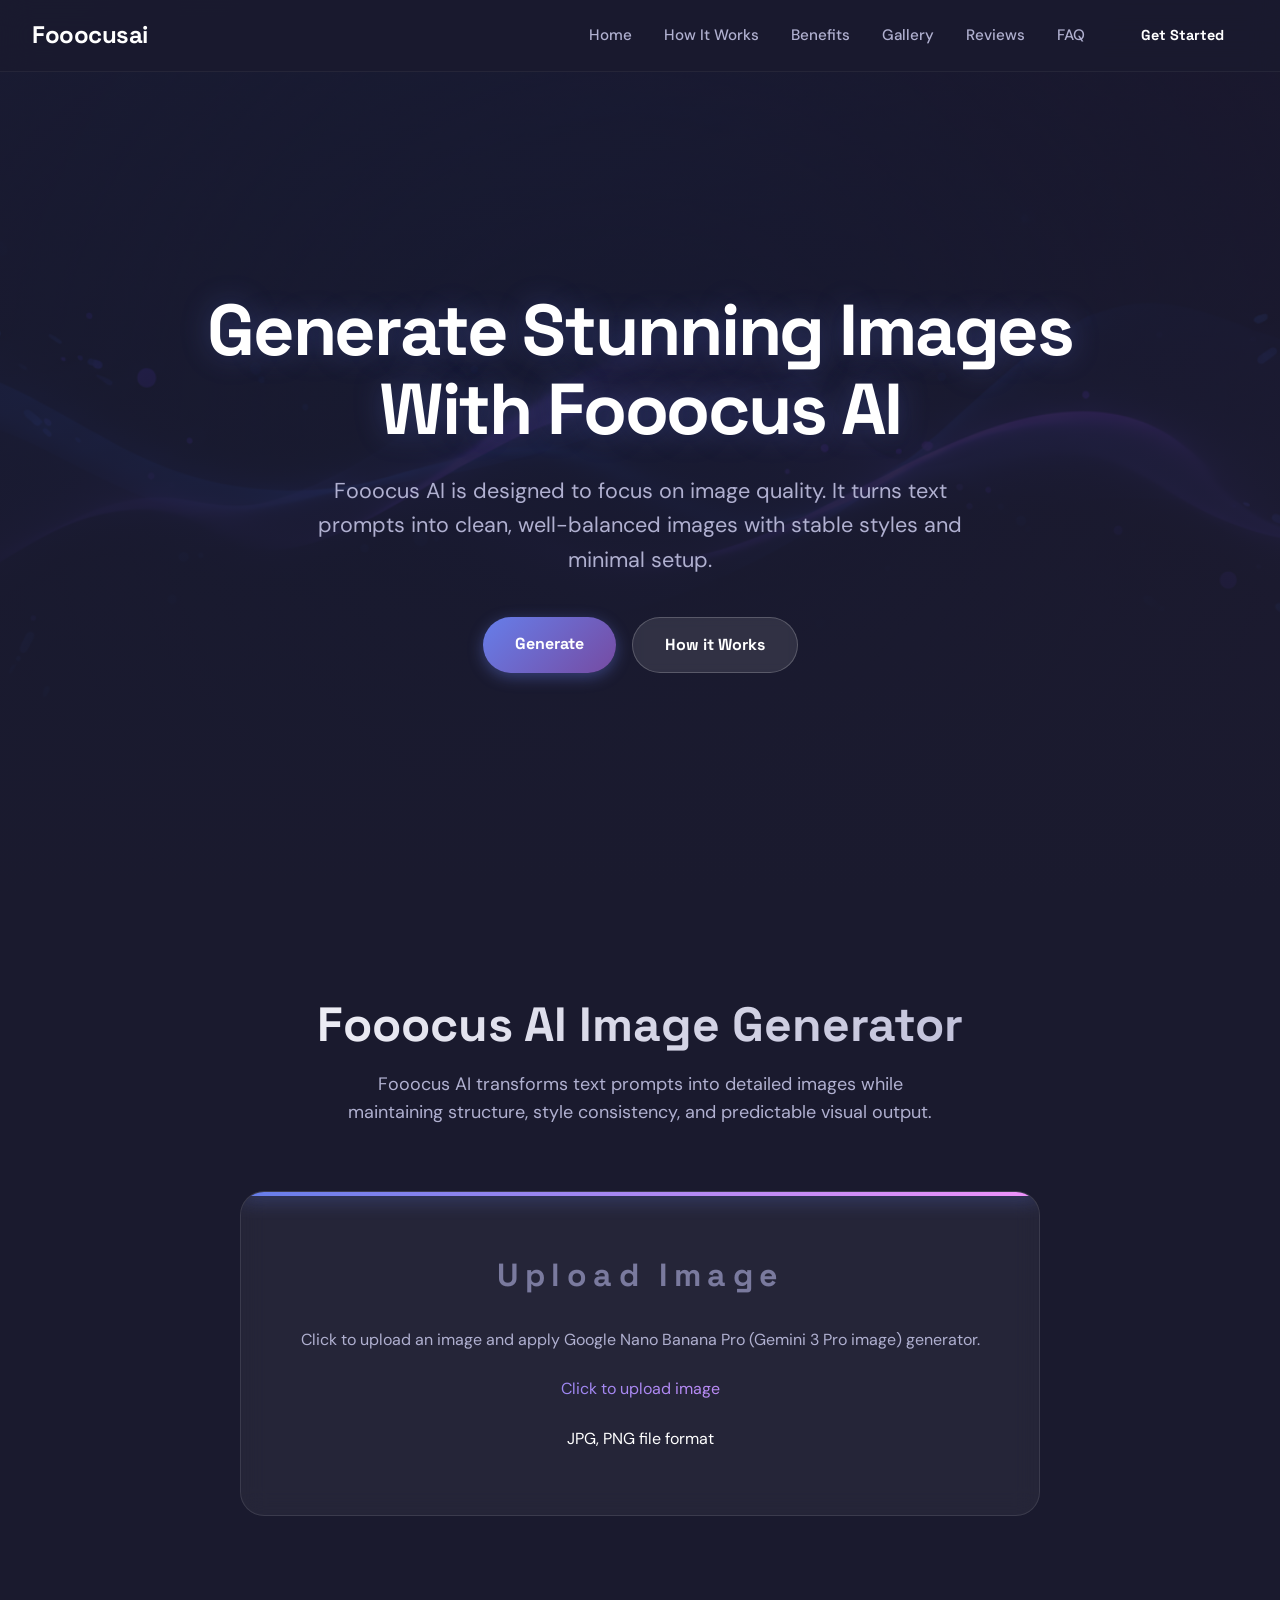
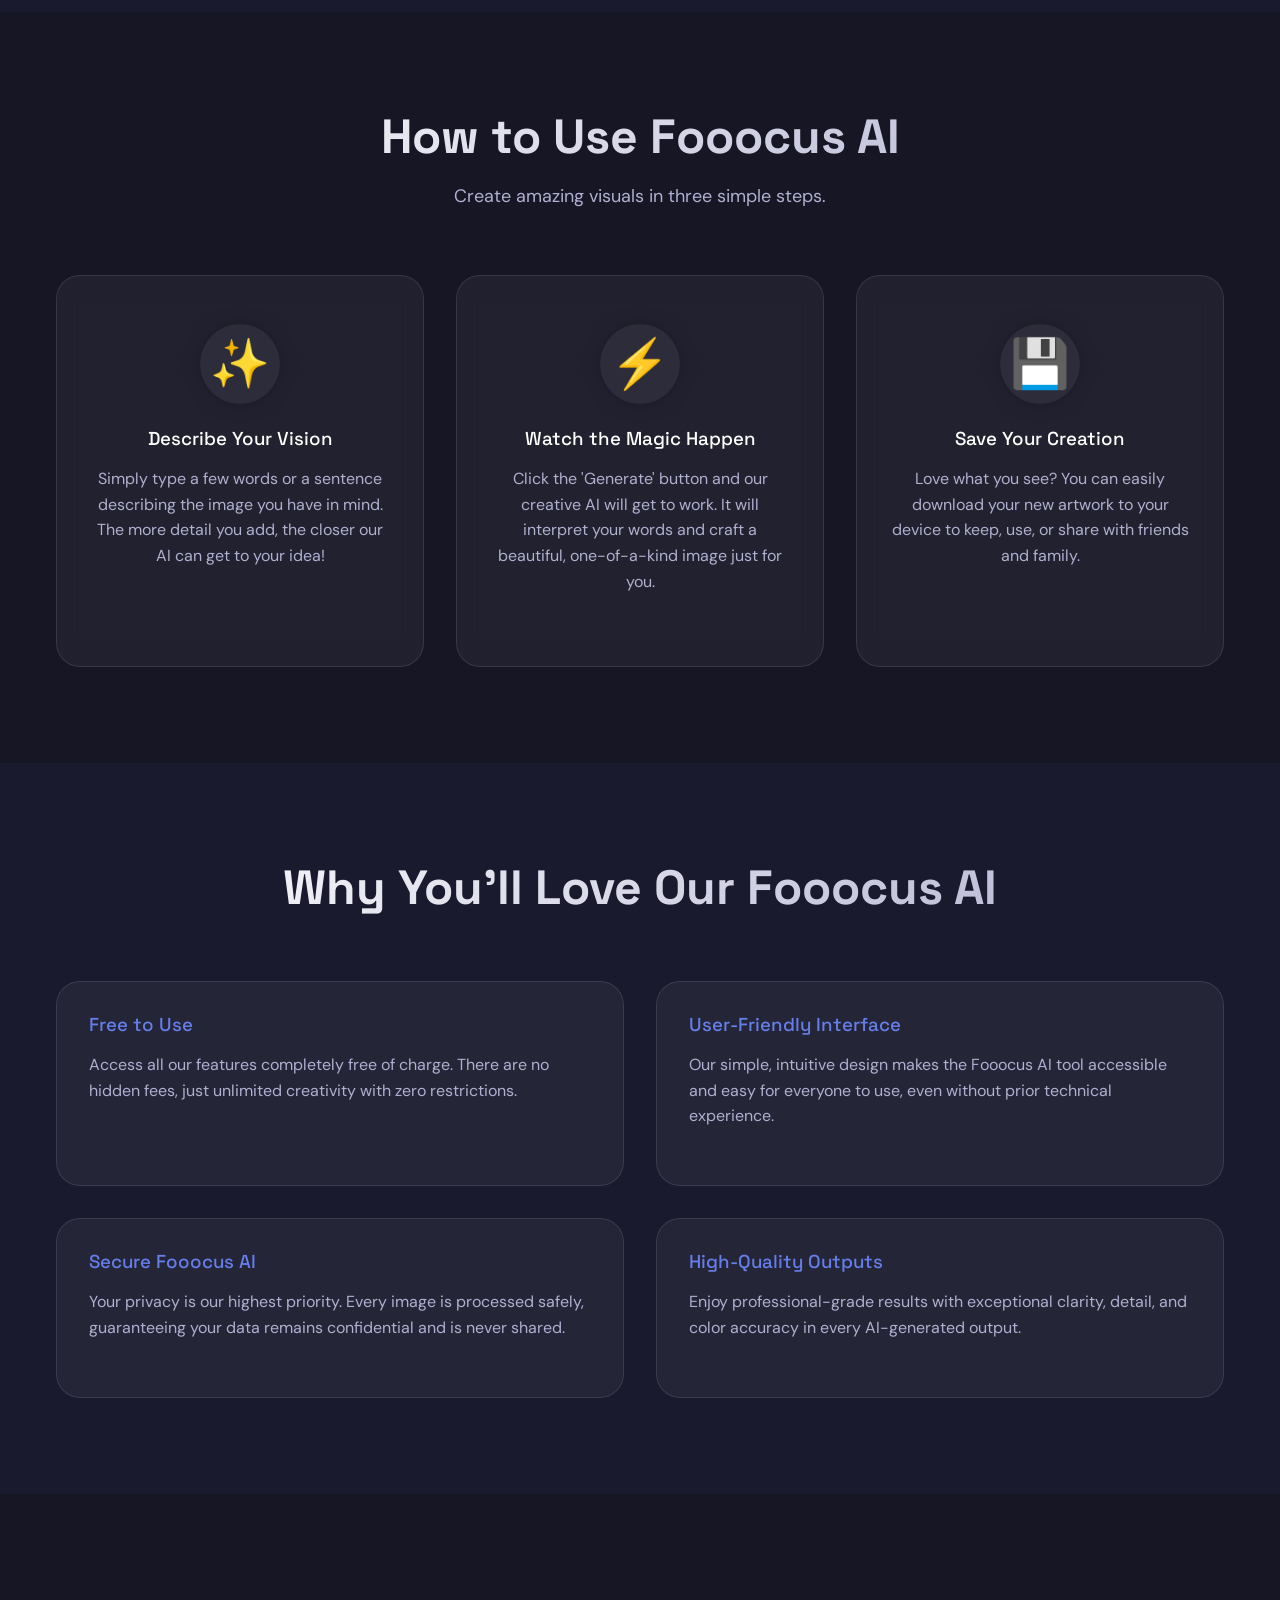
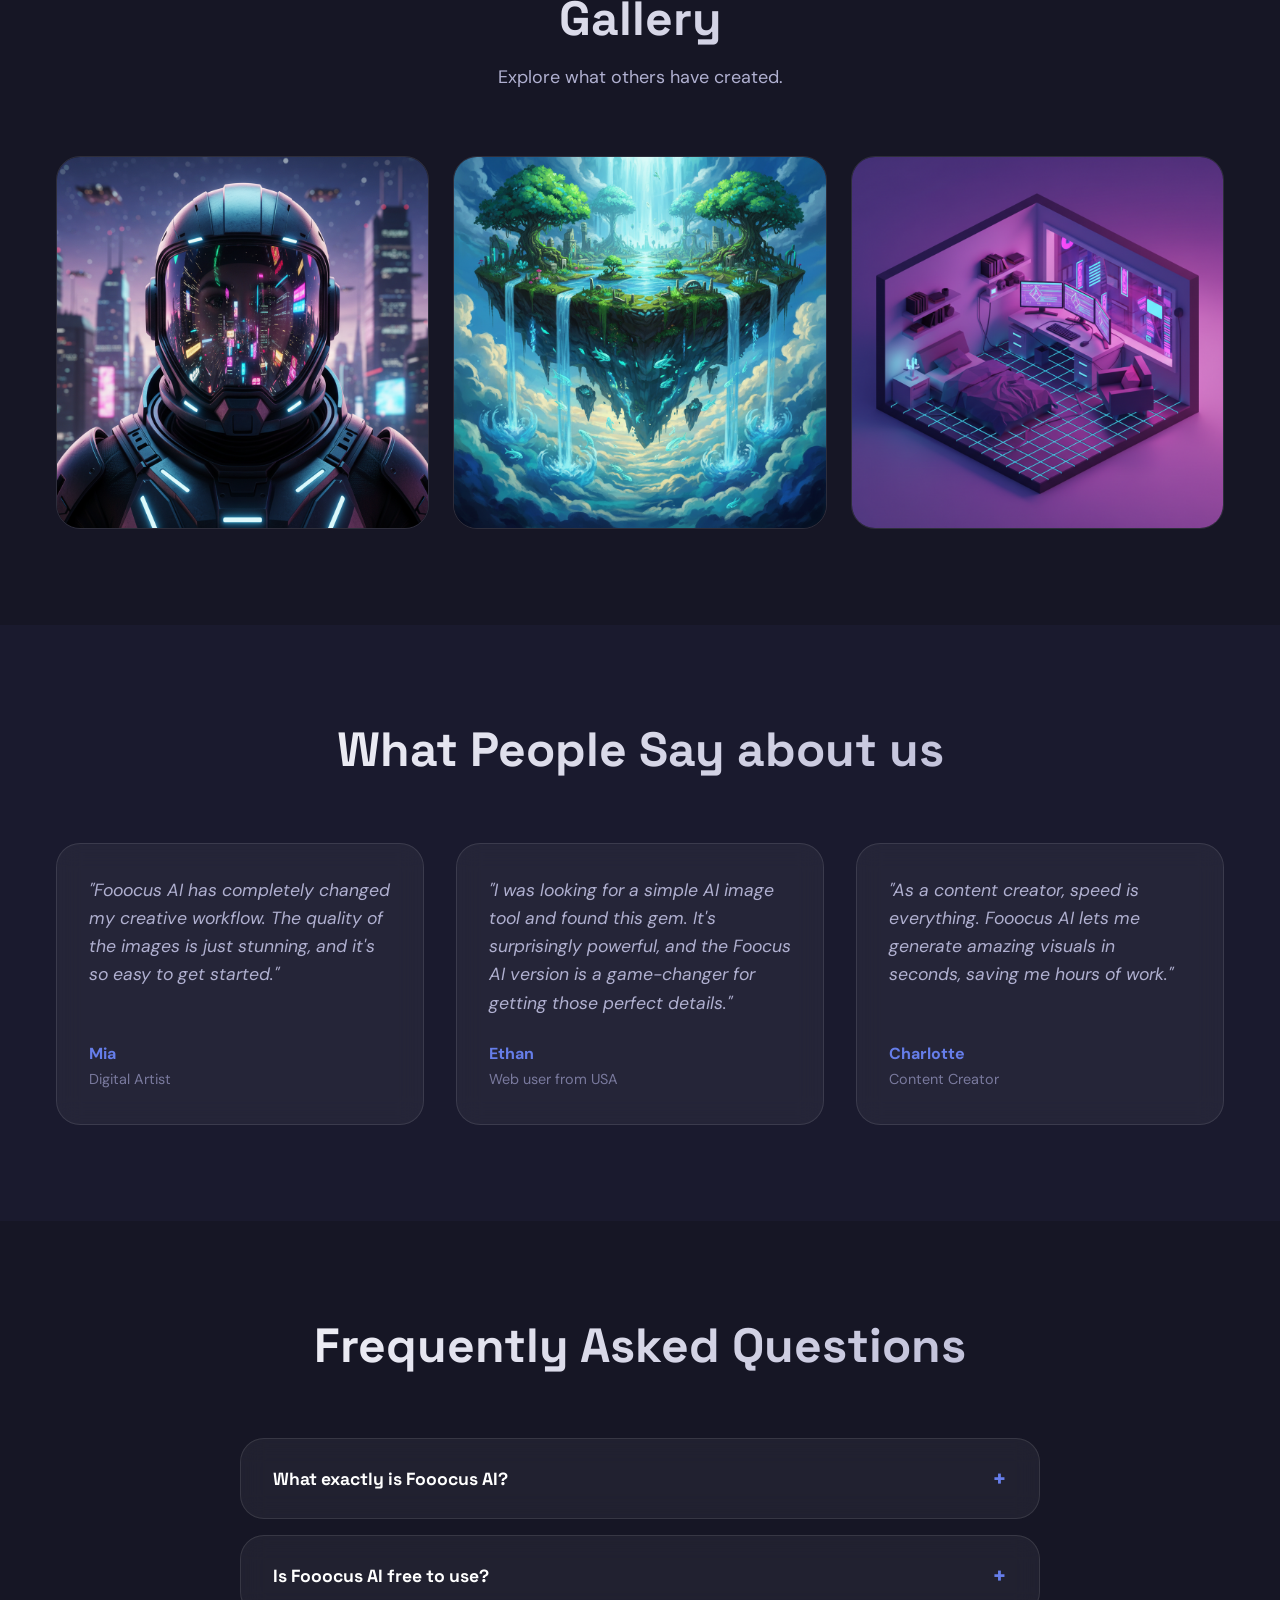
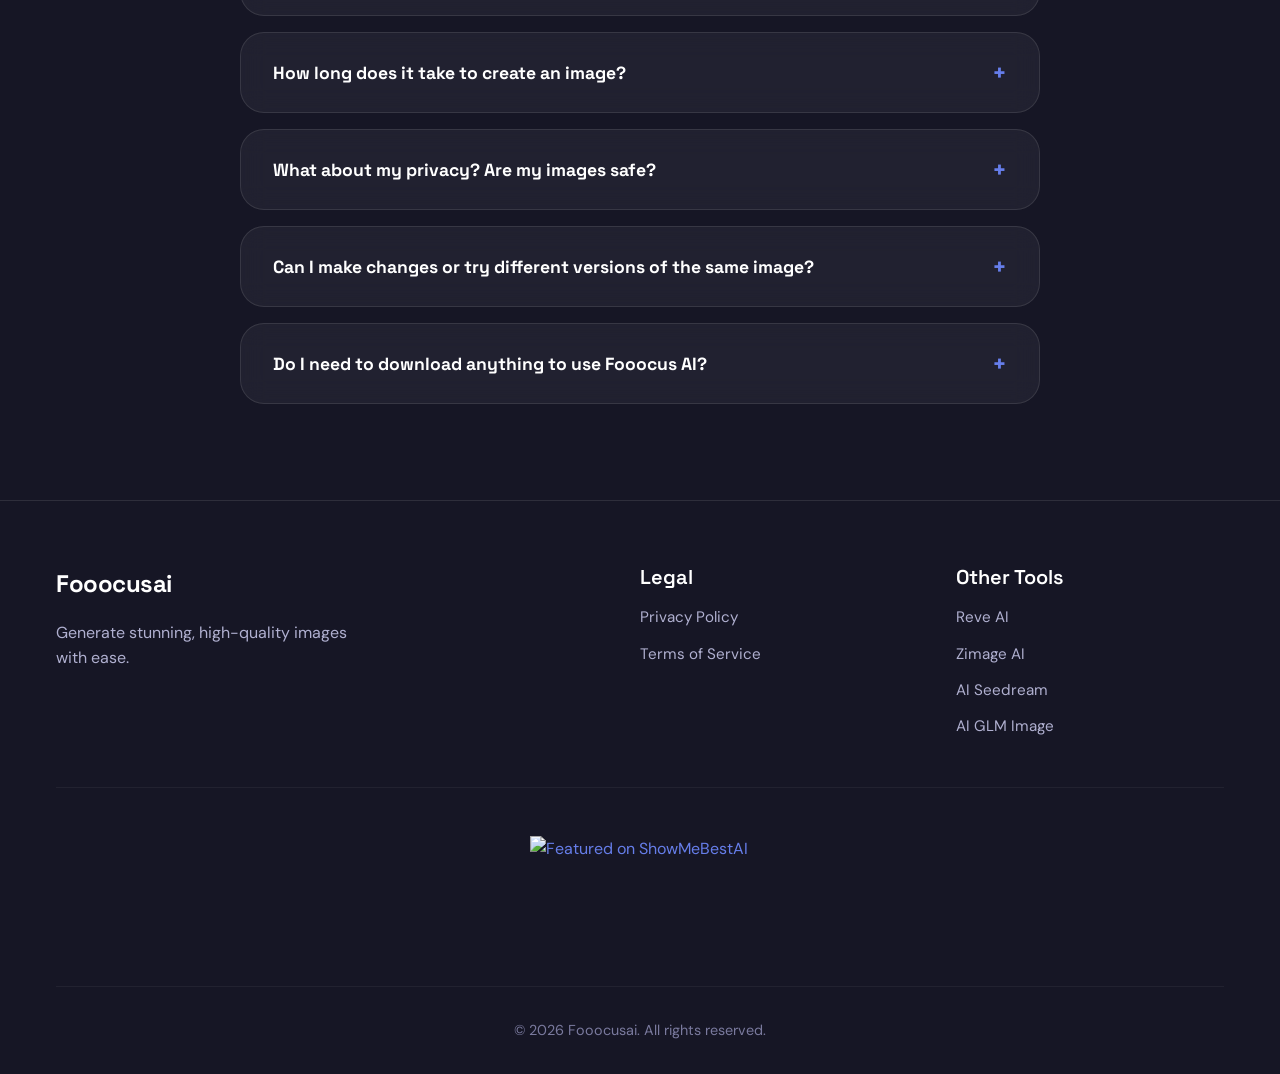
==== commit 7f4b6cfb: "Clean up footer badge section by removing comments Removed commented-out badge links for better clar" ====
--- a/index.html
+++ b/index.html
@@ -330,7 +330,7 @@
 
             <!-- Badge Logos Section -->
             <div class="footer-badge">
-                <a href="https://aiagentsdirectory.com/agent/fooocus-ai?utm_source=badge&utm_medium=referral&utm_campaign=free_listing&utm_content=fooocus-ai"
+                <!-- <a href="https://aiagentsdirectory.com/agent/fooocus-ai?utm_source=badge&utm_medium=referral&utm_campaign=free_listing&utm_content=fooocus-ai"
                     target="_blank" rel="noopener noreferrer">
                     <img src="https://aiagentsdirectory.com/featured-badge.svg?v=2024"
                         alt="Fooocus AI - Featured AI Agent on AI Agents Directory" width="200" height="50" />
@@ -338,18 +338,18 @@
                 <a href="https://dang.ai/" target="_blank" rel="noopener noreferrer">
                     <img src="https://cdn.prod.website-files.com/63d8afd87da01fb58ea3fbcb/6487e2868c6c8f93b4828827_dang-badge.png"
                         alt="Dang.ai" style="width: 150px; height: 54px;" width="150" height="54" />
-                </a>
+                </a> -->
                 <a href="https://showmebest.ai" target="_blank" rel="noopener noreferrer">
                     <img src="https://showmebest.ai/badge/feature-badge-white.webp" alt="Featured on ShowMeBestAI"
                         width="220" height="60">
                 </a>
-                <a href="https://geoly.net/item/chromastudio" target="_blank" rel="noopener noreferrer">
+                <!-- <a href="https://geoly.net/item/chromastudio" target="_blank" rel="noopener noreferrer">
                     <img src="https://geoly.net/badge-light.svg" alt="Featured on geoly.net"
                         style="height: 54px; width: auto;" />
                 </a>
                 <a href="https://www.uneed.best/tool/fooocus-ai-1">
                     <img src="https://www.uneed.best/EMBED3.png" alt="Uneed Embed Badge" />
-                </a>
+                </a> -->
             </div>
 
             <div class="footer-copyright">
@@ -433,4 +433,4 @@
     <script src="script.js"></script>
 </body>
 
-</html>+</html>
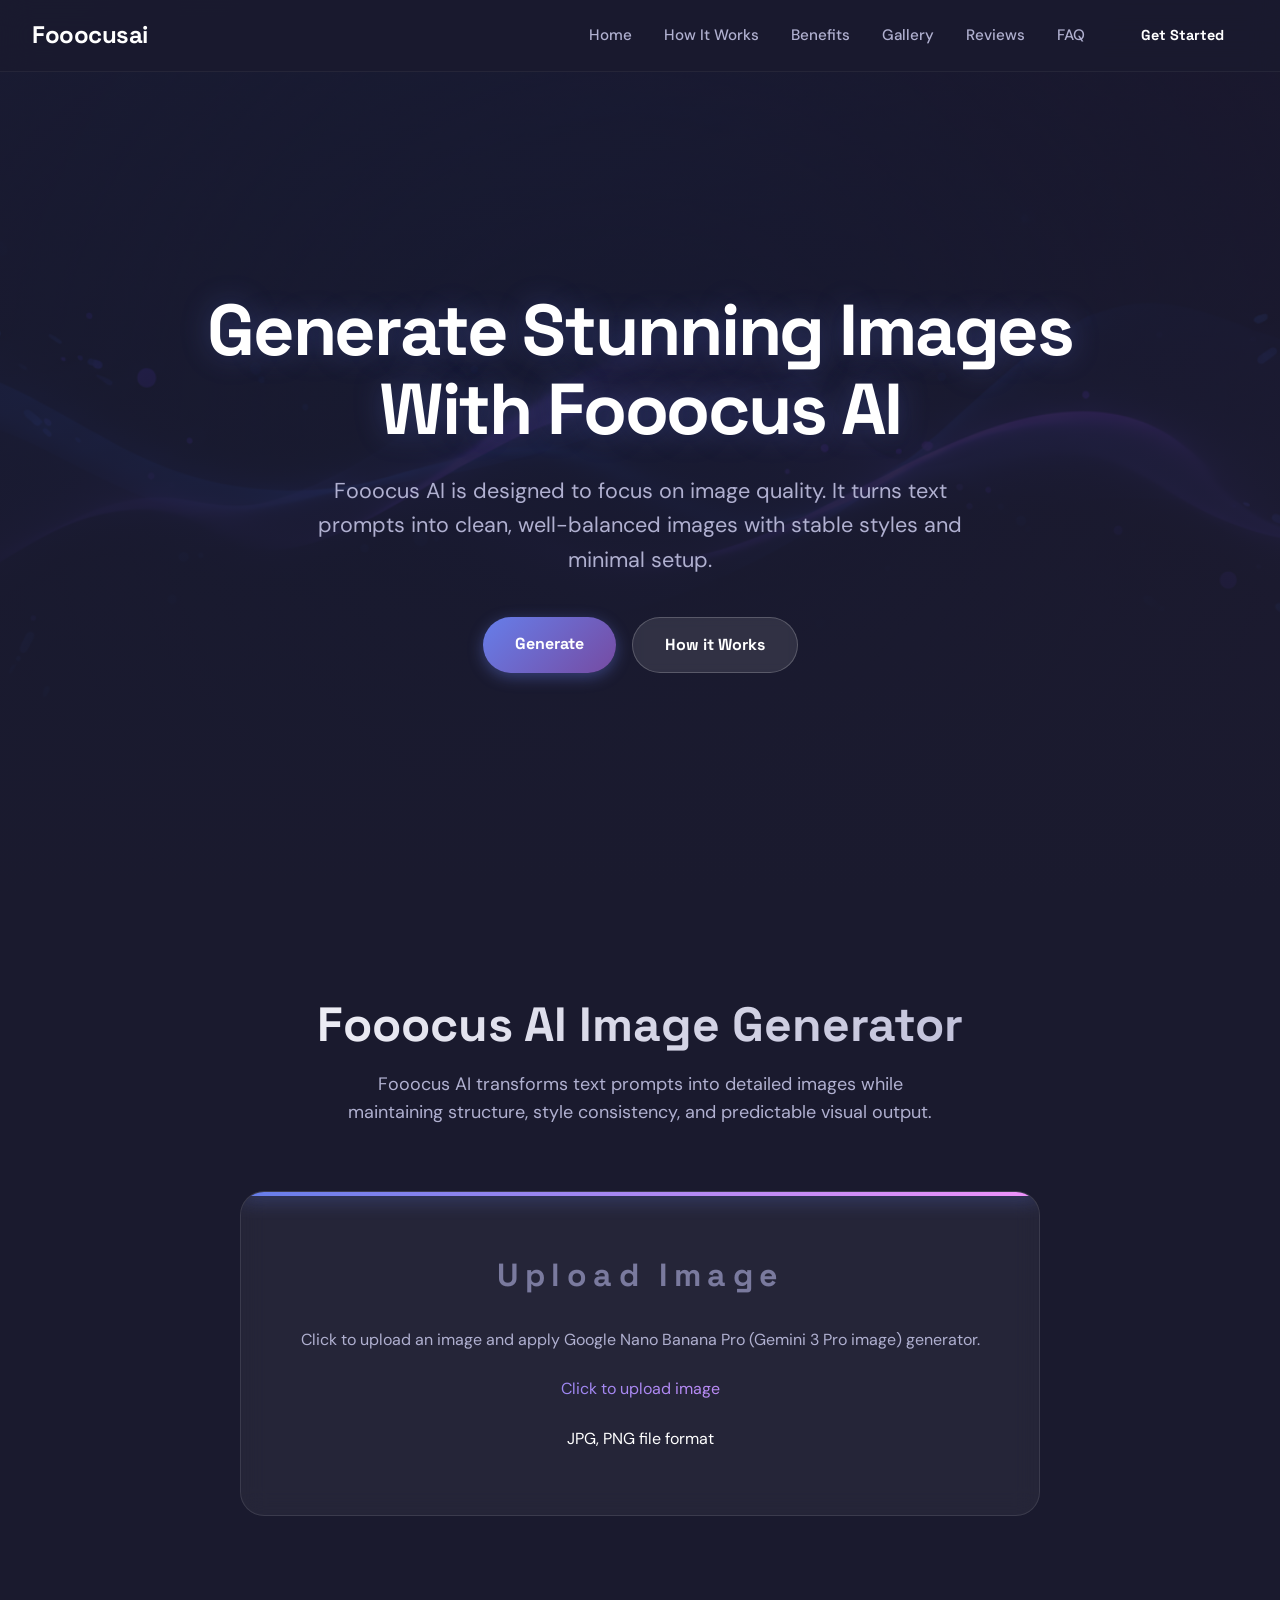
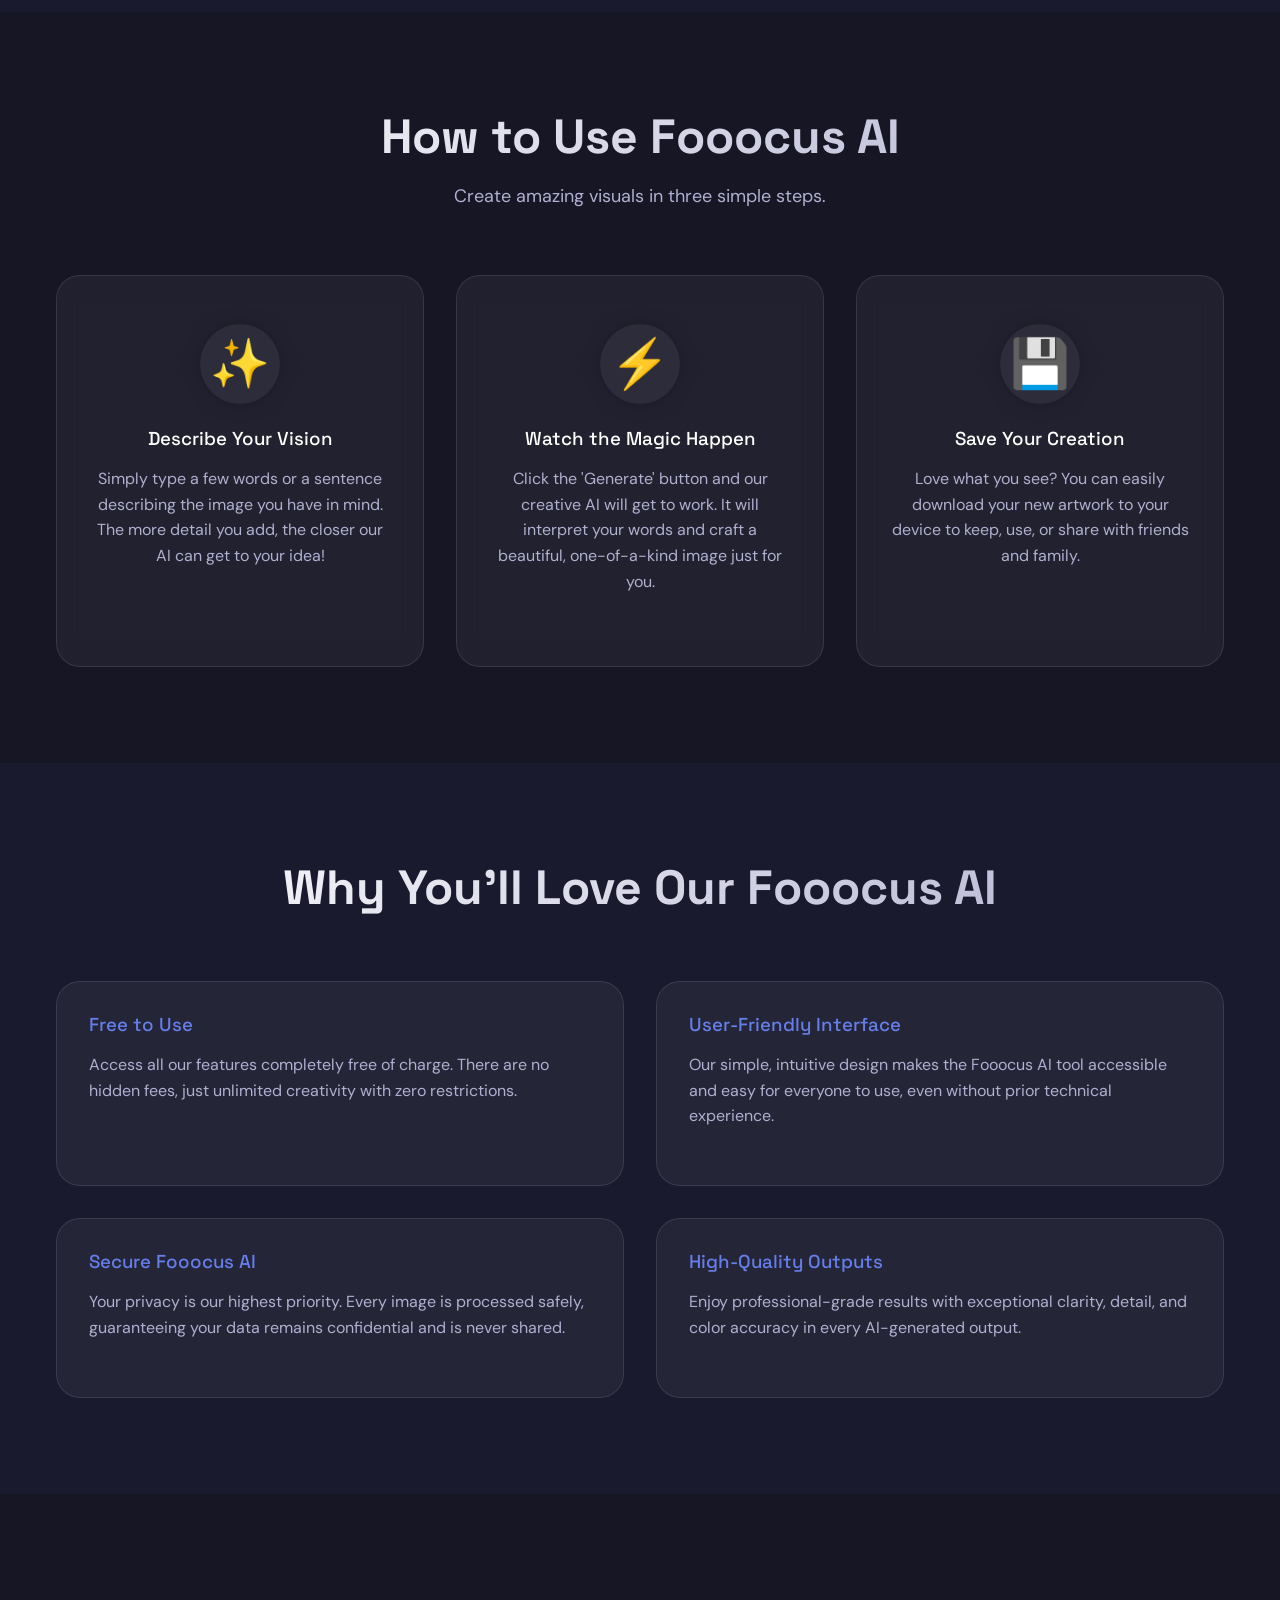
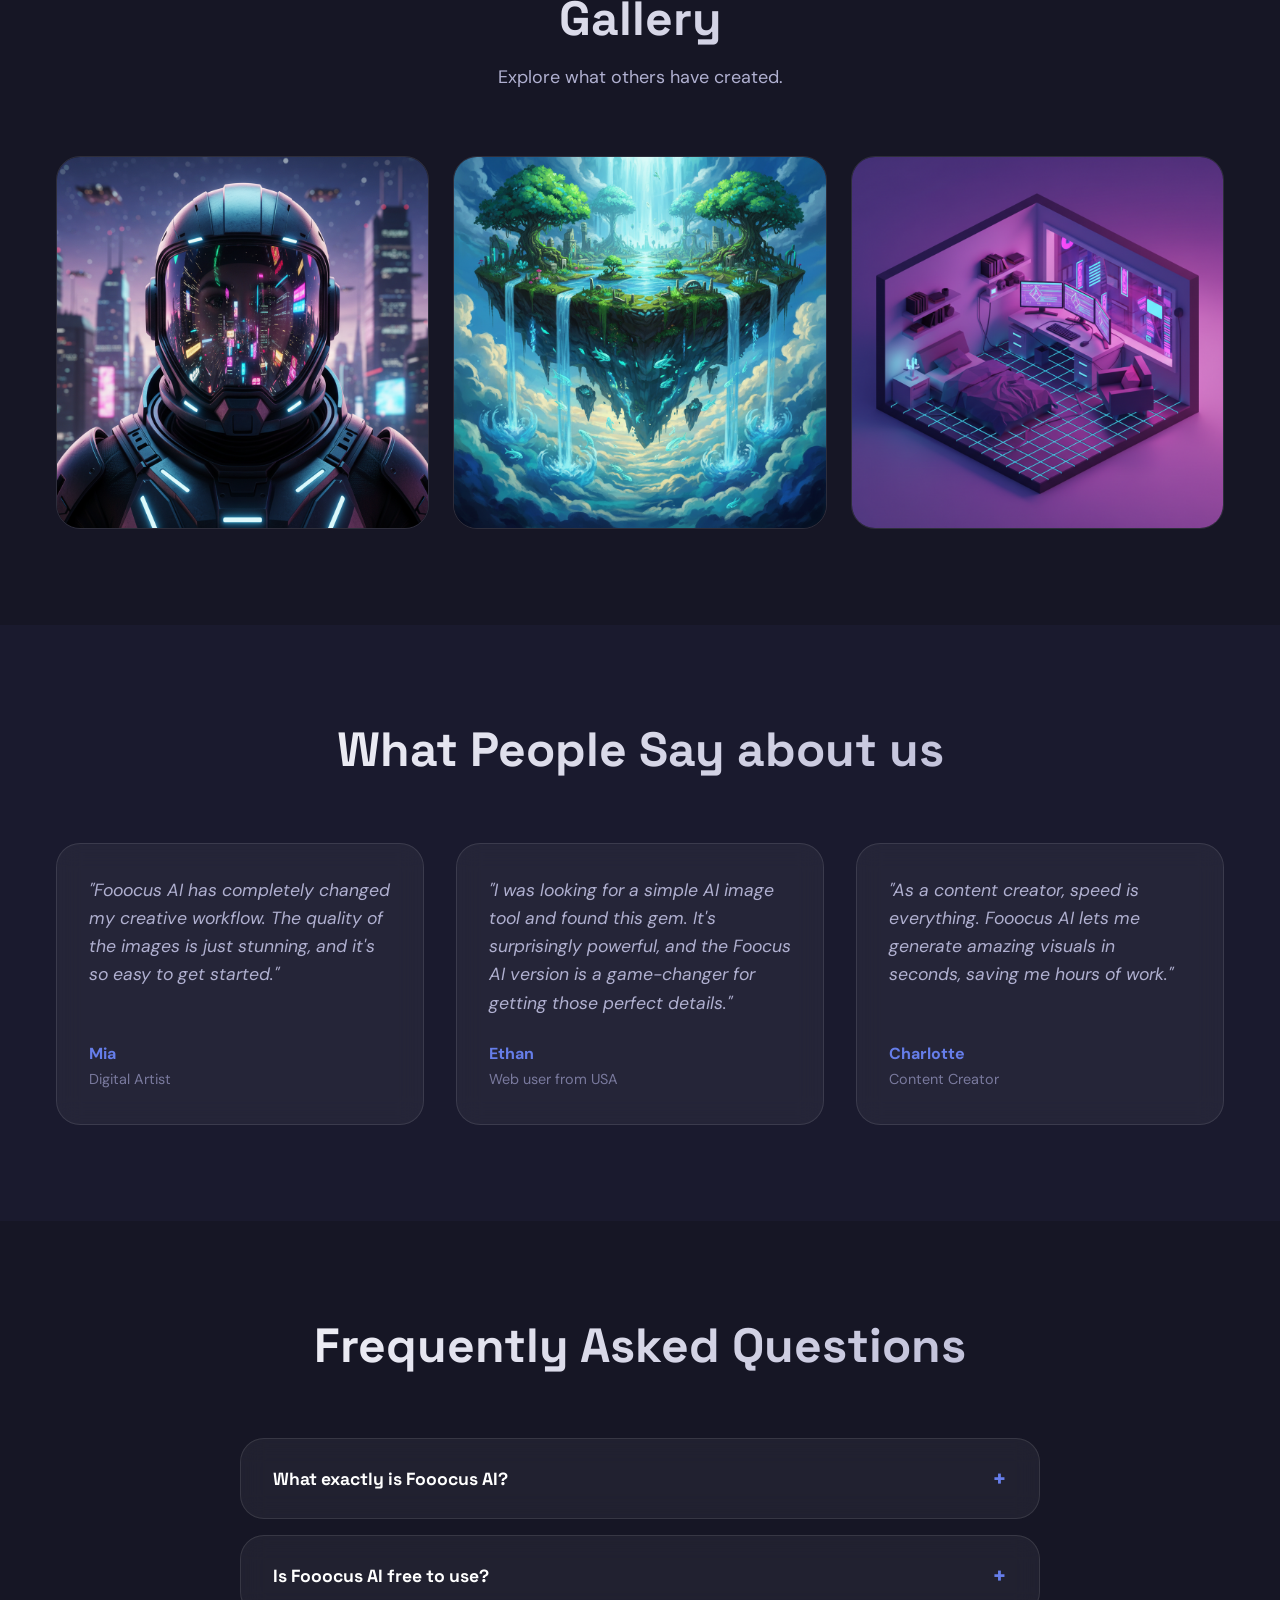
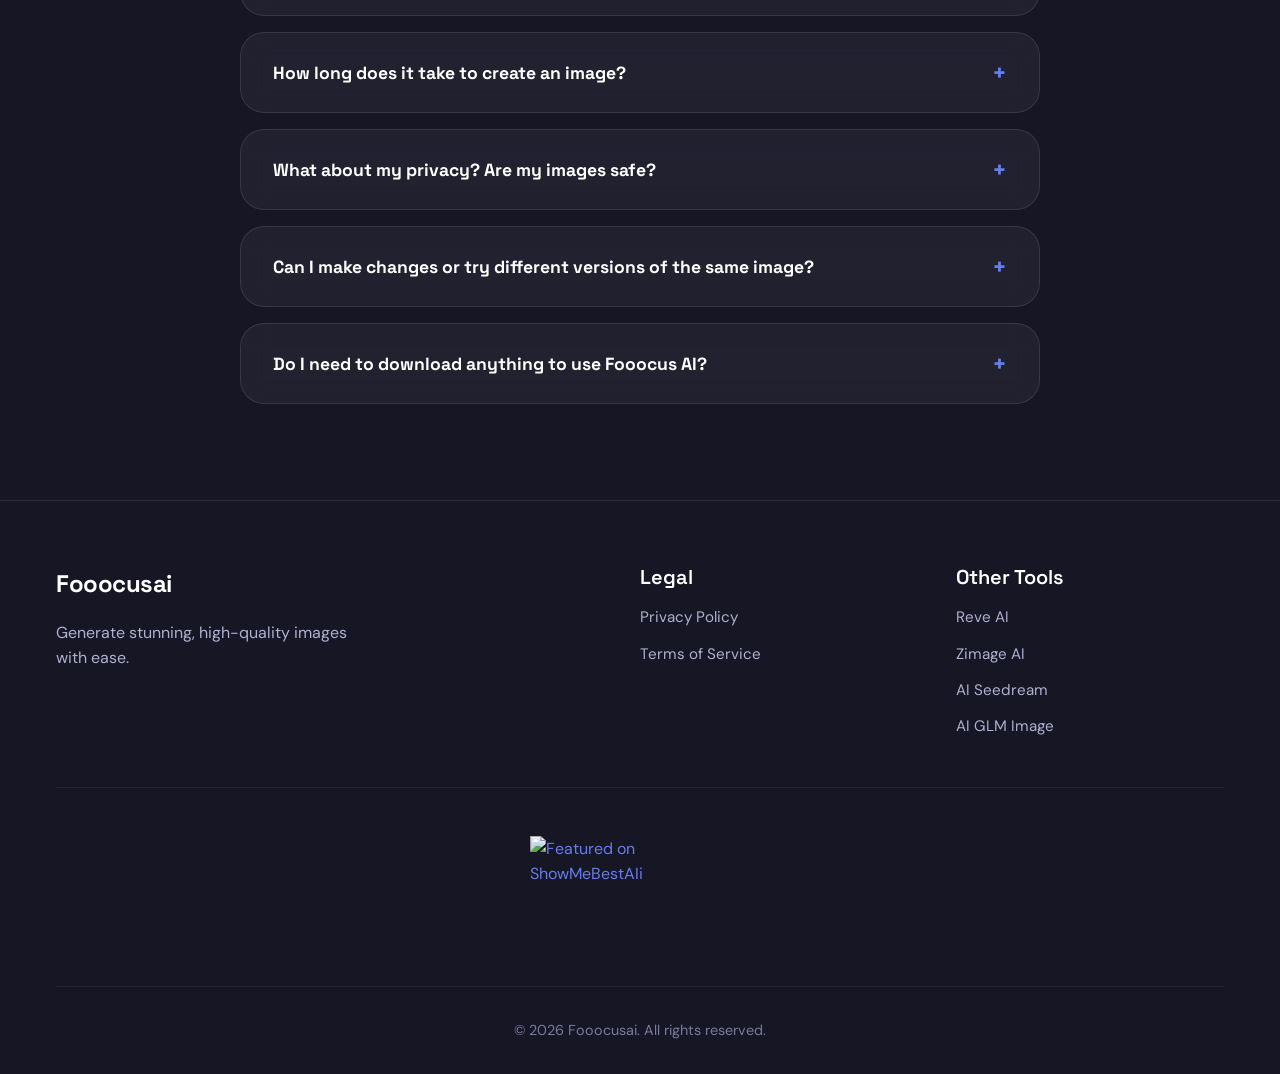
==== commit c049788a: "Fix alt text for ShowMeBestAI badge image" ====
--- a/index.html
+++ b/index.html
@@ -340,11 +340,11 @@
                         alt="Dang.ai" style="width: 150px; height: 54px;" width="150" height="54" />
                 </a> -->
                 <a href="https://showmebest.ai" target="_blank" rel="noopener noreferrer">
-                    <img src="https://showmebest.ai/badge/feature-badge-white.webp" alt="Featured on ShowMeBestAI"
+                    <img src="https://showmebest.ai/badge/feature-badge-white.webp" alt="Featured on ShowMeBestAIi"
                         width="220" height="60">
                 </a>
                 <!-- <a href="https://geoly.net/item/chromastudio" target="_blank" rel="noopener noreferrer">
-                    <img src="https://geoly.net/badge-light.svg" alt="Featured on geoly.net"
+                    <img src="https://geoly.net/badge-light.svg" alt="Featured on geoly.nett"
                         style="height: 54px; width: auto;" />
                 </a>
                 <a href="https://www.uneed.best/tool/fooocus-ai-1">
